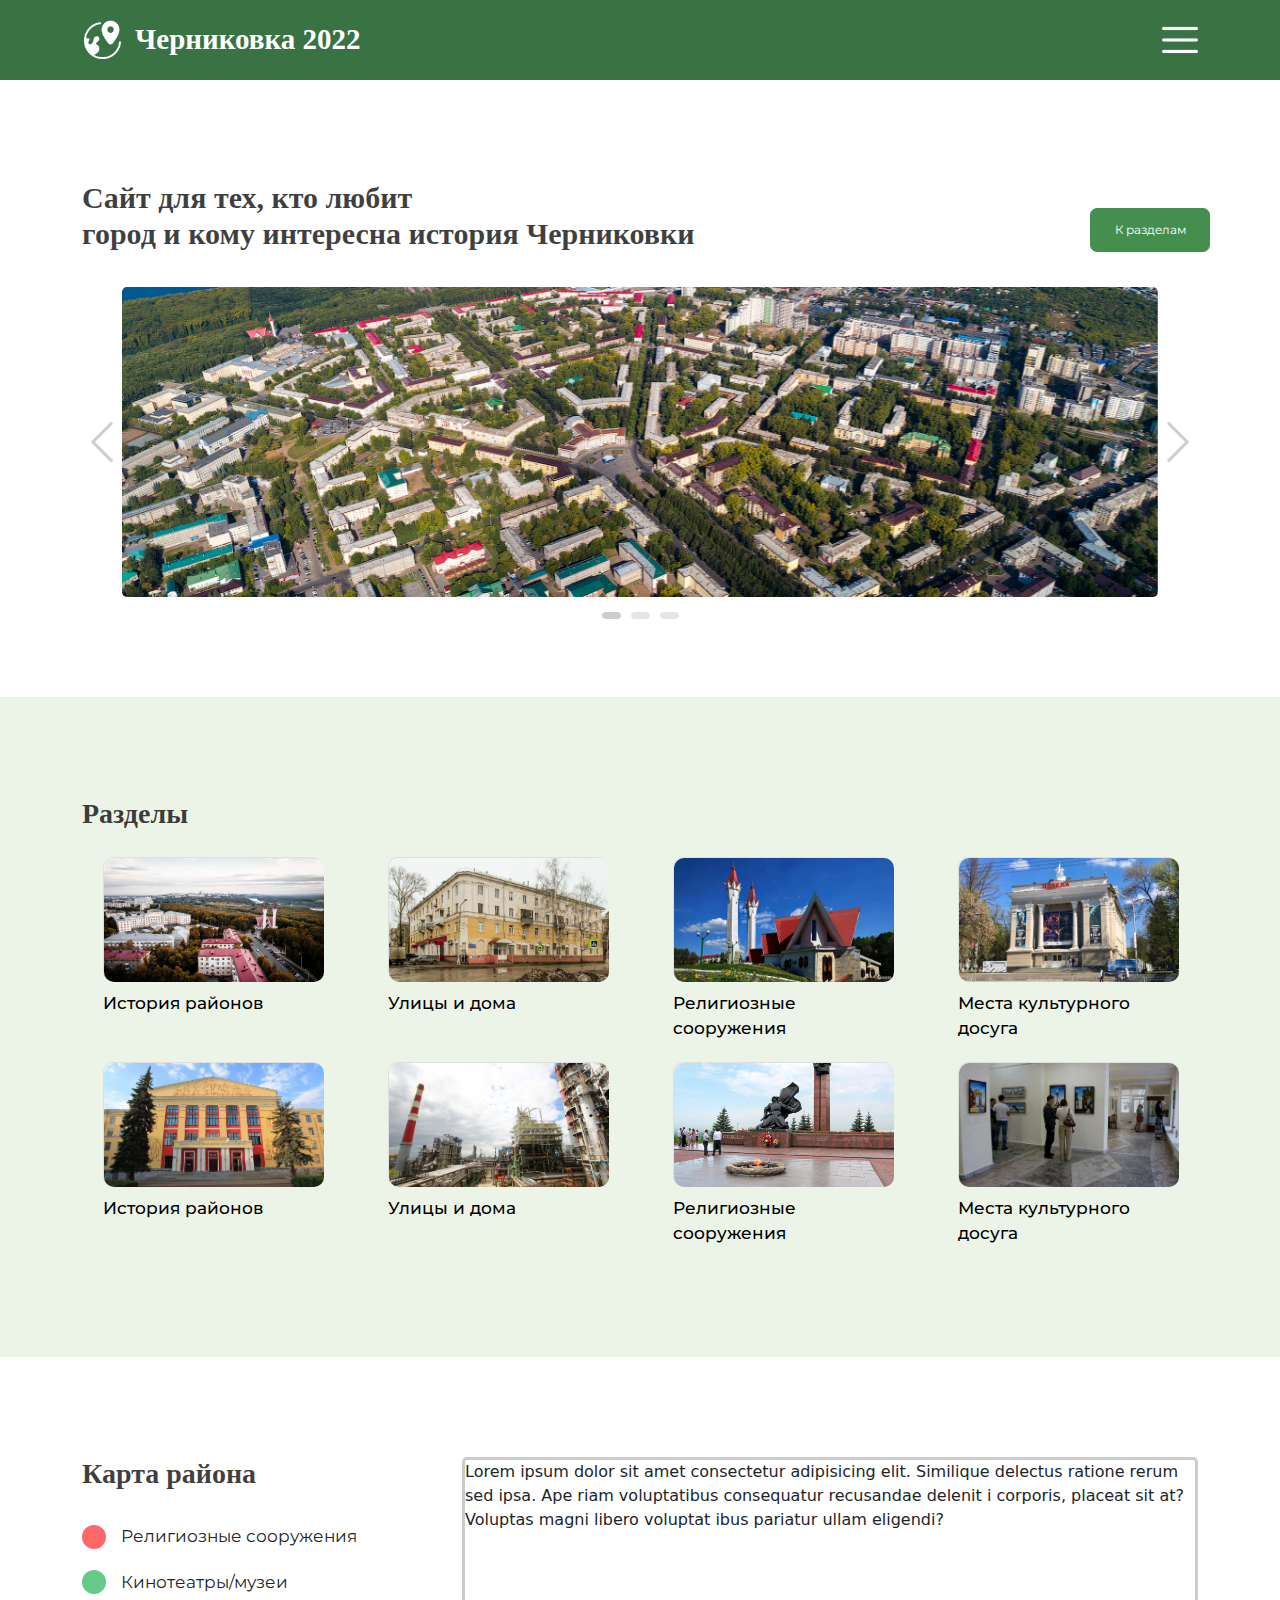
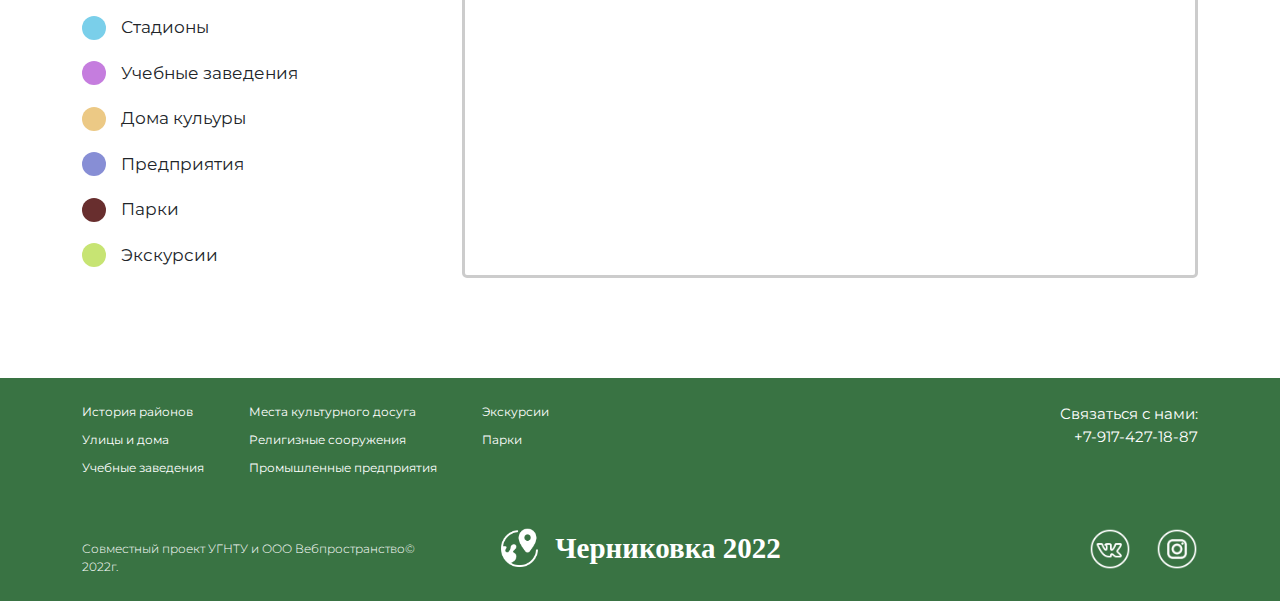
==== index.html @ bf59ba44 "Update index.html" ====
<!DOCTYPE html>
<html lang="en">
<head>
    <meta charset="UTF-8">
    <meta http-equiv="X-UA-Compatible" content="IE=edge">
    <meta name="viewport" content="width=device-width, initial-scale=1.0">

    <link rel="stylesheet" href="css/style.css">

    <title>Document</title>
</head>
<body>
    <!-- Header -->	
<header>
    <div class="container">
        <div class="row">
            <div class="col-lg-12">

                <nav class="navbar navbar-expand-lg navbar-light nav-itd d-flex justify-content-between align-items-center">
                    <a class="navbar-brand d-flex justify-content-center align-items-center" href="./index.html">
                        <img src="img/logo.png" class="logo-img-header-itd" alt="Логотип">
                        <div class="logo-text-header-itd text-white">Черниковка 2022</div>
                    </a>
            
                    <div class="menu" data-bs-toggle="offcanvas" data-bs-target="#offcanvasTop">
                        <img src="img/bars.png" class="burger" alt="Меню">
                    </div>
                </nav>

            </div>
        </div>		
    </div>
</header>	
<!-- Header -->


<!-- ofCanvas -->
<div class="offcanvas offcanvas-top" tabindex="-1" id="offcanvasTop" aria-labelledby="offcanvasTopLabel">
    <div class="offcanvas-header p-0">
        <header class="ofcanvas-color-itd w-100">
            <div class="container">
                <div class="row">
                    <div class="col-12">
    
                        <nav class="navbar navbar-expand-lg navbar-light nav-itd d-flex justify-content-between align-items-center">
                            <a class="navbar-brand d-flex" href="#">
                                <img src="img/logo.png" class="logo-img-header-itd" alt="Логотип">
                                <div class="logo-text-header-itd text-white">Черниковка 2022</div>
                            </a>
                    
                            <div class="menu" data-bs-toggle="offcanvas" data-bs-target="#offcanvasTop">
                                <img src="img/cross.png" class="burger" alt="Меню">
                            </div>
                        </nav>
    
                    </div>
                </div>		
            </div>
        </header>
    </div>
    <div class="offcanvas-body">
        <div class="offcanvas-mobile-itd">
            <div class="container">
                <div class="row">
                    <div class="col-12">
                        <!-- PC MENU -->
                        <div class="row position-relative pc-menu-itd">
                            <div class="d-flex justify-content-between pc-main-href-holder main-href-1">
                                <div class="row"><a href="./secondPage.html" class="pc-main-href-itd position-relative">История районов</a></div>
                                <div class="pc-sub-href-holder sub-href-1 position-absolute">
                                    <a href="#1">Улица1</a>
                                    <a href="#2">Улица1</a>
                                    <a href="#3">Улица1</a>
                                    <a href="#4">Улица1</a>
                                    <a href="#5">Улица1</a>
                                </div>
                            </div>
                            <div class="d-flex justify-content-between pc-main-href-holder main-href-2">
                                <div class="row"><a href="http://google.com" class="pc-main-href-itd position-relative">Улицы и дома</a></div>
                                <div class="pc-sub-href-holder sub-href-2 position-absolute">
                                    <a href="#1">Улица2</a>
                                    <a href="#2">Улица2</a>
                                    <a href="#3">Улица2</a>
                                    <a href="#4">Улица2</a>
                                    <a href="#5">Улица2</a>
                                </div>
                            </div>
                            <div class="d-flex justify-content-between pc-main-href-holder main-href-3">
                                <div class="row"><a href="http://google.com" class="pc-main-href-itd position-relative">Религиозные сооружения</a></div>
                                <div class="pc-sub-href-holder sub-href-3 position-absolute">
                                    <a href="#1">Улица3</a>
                                    <a href="#2">Улица3</a>
                                    <a href="#3">Улица3</a>
                                    <a href="#4">Улица3</a>
                                    <a href="#5">Улица3</a>
                                </div>
                            </div>
                            <div class="d-flex justify-content-between pc-main-href-holder main-href-4">
                                <div class="row"><a href="http://google.com" class="pc-main-href-itd position-relative">Религиозные сооружения</a></div>
                                <div class="pc-sub-href-holder sub-href-4 position-absolute">
                                    <a href="#1">Улица4</a>
                                    <a href="#2">Улица4</a>
                                    <a href="#3">Улица4</a>
                                    <a href="#4">Улица4</a>
                                    <a href="#5">Улица4</a>
                                </div>
                            </div>
                            <div class="d-flex justify-content-between pc-main-href-holder main-href-5">
                                <div class="row"><a href="http://google.com" class="pc-main-href-itd position-relative">Религиозные сооружения</a></div>
                                <div class="pc-sub-href-holder sub-href-5 position-absolute">
                                    <a href="#1">Улица5</a>
                                    <a href="#2">Улица5</a>
                                    <a href="#3">Улица5</a>
                                    <a href="#4">Улица5</a>
                                    <a href="#5">Улица5</a>
                                </div>
                            </div>
                            <div class="d-flex justify-content-between pc-main-href-holder main-href-6">
                                <div class="row"><a href="http://google.com" class="pc-main-href-itd position-relative">Религиозные сооружения</a></div>
                                <div class="pc-sub-href-holder sub-href-6 position-absolute">
                                    <a href="#1">Улица6</a>
                                    <a href="#2">Улица6</a>
                                    <a href="#3">Улица6</a>
                                    <a href="#4">Улица6</a>
                                    <a href="#5">Улица6</a>
                                </div>
                            </div>
                            <div class="d-flex justify-content-between pc-main-href-holder main-href-7">
                                <div class="row"><a href="http://google.com" class="pc-main-href-itd position-relative">Религиозные сооружения</a></div>
                                <div class="pc-sub-href-holder sub-href-7 position-absolute">
                                    <a href="#1">Улица7</a>
                                    <a href="#2">Улица7</a>
                                    <a href="#3">Улица7</a>
                                    <a href="#4">Улица7</a>
                                    <a href="#5">Улица7</a>
                                </div>
                            </div>
                            <div class="d-flex justify-content-between pc-main-href-holder main-href-8">
                                <div class="row"><a href="http://google.com" class="pc-main-href-itd position-relative">Религиозные сооружения</a></div>
                                <div class="pc-sub-href-holder sub-href-8 position-absolute">
                                    <a href="#1">Улица8</a>
                                    <a href="#2">Улица8</a>
                                    <a href="#3">Улица8</a>
                                    <a href="#4">Улица8</a>
                                    <a href="#5">Улица8</a>
                                </div>
                            </div>
                        </div>			
                        <!-- PC MENU -->

                        <!-- MOBILE MENU -->							
                        <div class="accordion accordion-flush d-none" id="accordionFlushExample">
                            <div class="accordion-item">
                              <h2 class="accordion-header" id="flush-headingOne">
                                <a href="http://google.com" class="href-itd"></a>
                                <button href="./secondPage.html" class="accordion-button collapsed" type="button" data-bs-toggle="collapse" data-bs-target="#flush-collapseOne" aria-expanded="false" aria-controls="flush-collapseOne">
                                    История районов
                                </btton>
                              </h2>
                              <div id="flush-collapseOne" class="accordion-collapse collapse" aria-labelledby="flush-headingOne" data-bs-parent="#accordionFlushExample">
                                <div class="accordion-body d-flex flex-column">
                                    <a href="#" class="subitem-itd">Улица Космонавтов</a>
                                    <a href="#" class="subitem-itd">Улица Нежинская</a>
                                    <a href="#" class="subitem-itd">Улица Кирова</a>
                                    <a href="#" class="subitem-itd">Улица Калинина</a>
                                    <a href="#" class="subitem-itd">Улица Первомайская</a>
                                </div>
                              </div>
                            </div>
        
                            <div class="accordion-item">
                              <h2 class="accordion-header" id="flush-headingTwo">
                                <a href="http://google.com" class="href-itd"></a>
                                <button class="accordion-button collapsed" type="button" data-bs-toggle="collapse" data-bs-target="#flush-collapseTwo" aria-expanded="false" aria-controls="flush-collapseTwo">
                                    Улицы и дома
                                </button>
                              </h2>
                              <div id="flush-collapseTwo" class="accordion-collapse collapse" aria-labelledby="flush-headingTwo" data-bs-parent="#accordionFlushExample">
                                <div class="accordion-body d-flex flex-column">
                                    <a href="#" class="subitem-itd">Улица</a>
                                    <a href="#" class="subitem-itd">Улица</a>
                                    <a href="#" class="subitem-itd">Улица</a>
                                    <a href="#" class="subitem-itd">Улица</a>
                                    <a href="#" class="subitem-itd">Улица</a>
                                </div>
                              </div>
                            </div>
                            
                            <div class="accordion-item">
                              <h2 class="accordion-header" id="flush-headingThree">
                                <a href="http://google.com" class="href-itd"></a>
                                <button class="accordion-button collapsed" type="button" data-bs-toggle="collapse" data-bs-target="#flush-collapseThree" aria-expanded="false" aria-controls="flush-collapseThree">
                                    Религизные соружения
                                </button>
                              </h2>
                              <div id="flush-collapseThree" class="accordion-collapse collapse" aria-labelledby="flush-headingThree" data-bs-parent="#accordionFlushExample">
                                <div class="accordion-body d-flex flex-column">
                                    <a href="#" class="subitem-itd" >Улица</a>
                                    <a href="#" class="subitem-itd">Улица</a>
                                    <a href="#" class="subitem-itd">Улица</a>
                                    <a href="#" class="subitem-itd">Улица</a>
                                    <a href="#" class="subitem-itd">Улица</a>
                                </div>
                              </div>
                            </div>

                            <div class="accordion-item">
                                <h2 class="accordion-header" id="flush-headingFour">
                                    <a href="http://google.com" class="href-itd"></a>
                                  <button class="accordion-button collapsed" type="button" data-bs-toggle="collapse" data-bs-target="#flush-collapseFour" aria-expanded="false" aria-controls="flush-collapseFour">
                                    Места культурного досуга
                                  </button>
                                </h2>
                                <div id="flush-collapseFour" class="accordion-collapse collapse" aria-labelledby="flush-headingFour" data-bs-parent="#accordionFlushExample">
                                  <div class="accordion-body d-flex flex-column">
                                      <a href="#" class="subitem-itd" >Улица</a>
                                      <a href="#" class="subitem-itd">Улица</a>
                                      <a href="#" class="subitem-itd">Улица</a>
                                      <a href="#" class="subitem-itd">Улица</a>
                                      <a href="#" class="subitem-itd">Улица</a>
                                  </div>
                                </div>
                              </div>

                              <div class="accordion-item">
                                <h2 class="accordion-header" id="flush-headingFive">
                                    <a href="http://google.com" class="href-itd"></a>
                                  <button class="accordion-button collapsed" type="button" data-bs-toggle="collapse" data-bs-target="#flush-collapseFive" aria-expanded="false" aria-controls="flush-collapseFive">
                                    Учебные заведения
                                  </button>
                                </h2>
                                <div id="flush-collapseFive" class="accordion-collapse collapse" aria-labelledby="flush-headingFive" data-bs-parent="#accordionFlushExample">
                                  <div class="accordion-body d-flex flex-column">
                                      <a href="#" class="subitem-itd" >Улица</a>
                                      <a href="#" class="subitem-itd">Улица</a>
                                      <a href="#" class="subitem-itd">Улица</a>
                                      <a href="#" class="subitem-itd">Улица</a>
                                      <a href="#" class="subitem-itd">Улица</a>
                                  </div>
                                </div>
                              </div>

                              <div class="accordion-item">
                                <h2 class="accordion-header" id="flush-headingSix">
                                    <a href="http://google.com" class="href-itd"></a>
                                  <button class="accordion-button collapsed" type="button" data-bs-toggle="collapse" data-bs-target="#flush-collapseSix" aria-expanded="false" aria-controls="flush-collapseSix">
                                    Промышленные предприятия
                                  </button>
                                </h2>
                                <div id="flush-collapseSix" class="accordion-collapse collapse" aria-labelledby="flush-headingSix" data-bs-parent="#accordionFlushExample">
                                  <div class="accordion-body d-flex flex-column">
                                      <a href="#" class="subitem-itd" >Улица</a>
                                      <a href="#" class="subitem-itd">Улица</a>
                                      <a href="#" class="subitem-itd">Улица</a>
                                      <a href="#" class="subitem-itd">Улица</a>
                                      <a href="#" class="subitem-itd">Улица</a>
                                  </div>
                                </div>
                              </div>

                              <div class="accordion-item">
                                <h2 class="accordion-header" id="flush-headingSeven">
                                    <a href="http://google.com" class="href-itd"></a>
                                  <button class="accordion-button collapsed" type="button" data-bs-toggle="collapse" data-bs-target="#flush-collapseSeven" aria-expanded="false" aria-controls="flush-collapseSeven">
                                    Парки
                                  </button>
                                </h2>
                                <div id="flush-collapseSeven" class="accordion-collapse collapse" aria-labelledby="flush-headingSeven" data-bs-parent="#accordionFlushExample">
                                  <div class="accordion-body d-flex flex-column">
                                      <a href="#" class="subitem-itd" >Улица</a>
                                      <a href="#" class="subitem-itd">Улица</a>
                                      <a href="#" class="subitem-itd">Улица</a>
                                      <a href="#" class="subitem-itd">Улица</a>
                                      <a href="#" class="subitem-itd">Улица</a>
                                  </div>
                                </div>
                              </div>

                              <div class="accordion-item">
                                <h2 class="accordion-header d-flex align-items-center" id="flush-headingEight">	
                                    <a href="http://google.com" class="href-itd"></a>
                                    <button class="accordion-button collapsed" data-bs-toggle="collapse" data-bs-target="#flush-collapseEight" aria-expanded="false" aria-controls="flush-collapseEight">
                                        Экскурсии
                                    </button>
                                </h2>
                                <div id="flush-collapseEight" class="accordion-collapse collapse" aria-labelledby="flush-headingEight" data-bs-parent="#accordionFlushExample">
                                  <div class="accordion-body d-flex flex-column">
                                      <a href="#" class="subitem-itd" >Улица</a>
                                      <a href="#" class="subitem-itd">Улица</a>
                                      <a href="#" class="subitem-itd">Улица</a>
                                      <a href="#" class="subitem-itd">Улица</a>
                                      <a href="#" class="subitem-itd">Улица</a>
                                  </div>
                                </div>
                              </div>
                          </div>
                    </div>	
                </div>
            </div>
        </div>
    </div>
</div>
<!-- ofCanvas -->
    <!-- Head Button Slider -->
<section>
    <div class="container" id="HBS">
        <div class="col-12">
            <div class="row d-flex justify-content-between align-items-end head_button-itd">
                <h1 class="sect-head-itd w-auto">Сайт для тех, кто любит <br />город и кому интересна история Черниковки</h1>
                <a type="button" href="#scrollspyCards" class="btn btn-success btn-itd btn1-hide-itd d-flex justify-content-center align-items-center">К разделам</a>
            </div>

            <!-- ------------------------------------------------------ -->
            <div class="myCarousel">
                <div id="carouselExampleIndicators" class="carousel slide" data-bs-touch="true" data-bs-ride="carousel">

                    <div class="d-flex justify-content-center align-items-center">

                        <div class="carousel-btn-itd" type="button" data-bs-target="#carouselExampleIndicators" data-bs-slide="prev">
                            <img src="img/prev.png" class="carousel-icon-itd" alt="">
                        </div>

                        <div class="carousel-inner">
                            <div class="carousel-item active">
                                <img src="img/forSlider.jpg" class="d-block w-100" alt="...">
                            </div>
                            <div class="carousel-item">
                                <img src="img/forSlider.jpg" class="d-block w-100" alt="...">
                            </div>
                            <div class="carousel-item">
                                <img src="img/forSlider.jpg" class="d-block w-100" alt="...">
                            </div>
                            </div>

                        <div class="carousel-btn-itd" type="button" data-bs-target="#carouselExampleIndicators" data-bs-slide="next">
                          <img src="img/next.png" class="carousel-icon-itd" alt="">
                        </div>
                        
                    </div>

                    <div class="carousel-indicators">
                        <button id="bullets" type="button" data-bs-target="#carouselExampleIndicators" data-bs-slide-to="0" class="active" aria-current="true" aria-label="Slide 1"></button>
                        <button id="bullets" type="button" data-bs-target="#carouselExampleIndicators" data-bs-slide-to="1" aria-label="Slide 2"></button>
                        <button id="bullets" type="button" data-bs-target="#carouselExampleIndicators" data-bs-slide-to="2" aria-label="Slide 3"></button>
                    </div>
                    
                </div>
            </div>
            <!-- -------------------------------------------------------- -->
            <div class="btn2-itd d-none">
                <a type="button" href="#scrollspyCards" class="btn btn-success btn-itd d-flex justify-content-center align-items-center">К разделам</a>
            </div>	
        </div>
    </div>
</section>
<!-- Head Button Slider -->
    <!-- Cards -->
<section class="sect-itd"  id="scrollspyCards">
    <div class="container">

        <div class="row pb-2">
            <h2>Разделы</h2>
        </div>	

        <div class="row d-flex justify-content-center align-items-start">
            <div class="col-lg-3 col-sm-6 col-xs-12 d-flex justify-content-center align-items-center">
                <div class="card-main-itd">
                    <a href="#" style="text-decoration: none; color: black">
                        <div class="card">
                            <img src="img/cards/1.png" class="card-img-top" alt="...">
                        </div>
                        <div class="card-text-itd" style="padding-top: 10px;">
                            История районов
                        </div>
                    </a>					
                </div>		
            </div>

            <div class="col-lg-3 col-sm-6 col-xs-12 d-flex justify-content-center align-items-center">
                <div class="card-main-itd">
                    <a href="#" style="text-decoration: none; color: black">
                        <div class="card">
                            <img src="img/cards/2.png" class="card-img-top" alt="...">
                        </div>
                        <div class="card-text-itd" style="padding-top: 10px;">
                            Улицы и дома
                        </div>
                    </a>		
                </div>		
            </div>

            <div class="col-lg-3 col-sm-6 col-xs-12 d-flex justify-content-center align-items-center">
                <div class="card-main-itd">
                    <a href="#" style="text-decoration: none; color: black">
                        <div class="card">
                            <img src="img/cards/3.png" class="card-img-top" alt="...">
                        </div>
                        <div class="card-text-itd" style="padding-top: 10px;">
                            Религиозные сооружения
                        </div>
                    </a>			
                </div>		
            </div>

            <div class="col-lg-3 col-sm-6 col-xs-12 d-flex justify-content-center align-items-center">
                <div class="card-main-itd">
                    <a href="#" style="text-decoration: none; color: black">
                        <div class="card">
                            <img src="img/cards/4.png" class="card-img-top" alt="...">
                        </div>
                        <div class="card-text-itd" style="padding-top: 10px;">
                            Места культурного досуга
                        </div>
                    </a>			
                </div>		
            </div>

            <div class="col-lg-3 col-sm-6 col-xs-12 d-flex justify-content-center align-items-center">
                <div class="card-main-itd">
                    <a href="#" style="text-decoration: none; color: black">
                        <div class="card">
                            <img src="img/cards/5.png" class="card-img-top" alt="...">
                        </div>
                        <div class="card-text-itd" style="padding-top: 10px;">
                            История районов
                        </div>
                    </a>			
                </div>		
            </div>

            <div class="col-lg-3 col-sm-6 col-xs-12 d-flex justify-content-center align-items-center">
                <div class="card-main-itd">
                    <a href="#" style="text-decoration: none; color: black">
                        <div class="card">
                            <img src="img/cards/6.png" class="card-img-top" alt="...">
                        </div>
                        <div class="card-text-itd" style="padding-top: 10px;">
                            Улицы и дома
                        </div>
                    </a>	
                </div>		
            </div>

            <div class="col-lg-3 col-sm-6 col-xs-12 d-flex justify-content-center align-items-center">
                <div class="card-main-itd">
                    <a href="#" style="text-decoration: none; color: black">
                        <div class="card">
                            <img src="img/cards/7.png" class="card-img-top" alt="...">
                        </div>
                        <div class="card-text-itd" style="padding-top: 10px;">
                            Религиозные сооружения
                        </div>
                    </a>
                </div>		
            </div>

            <div class="col-lg-3 col-sm-6 col-xs-12 d-flex justify-content-center align-items-center">
                <div class="card-main-itd">
                    <a href="#" style="text-decoration: none; color: black">
                        <div class="card">
                            <img src="img/cards/8.png" class="card-img-top" alt="...">
                        </div>
                        <div class="card-text-itd" style="padding-top: 10px;">
                            Места культурного досуга
                        </div>
                    </a>		
                </div>		
            </div>
        </div>

    </div>
</section>
<!-- Cards -->
    <!-- MAP -->
<section>
    <div class="container">
        <div class="row">
            <div class="col-lg-4 col-sm-12">
                    <h2 class="pb-3">Карта района</h2>

                    <div class="punkt-main-itd d-flex align-items-center">
                        <div id="circle1" class="circle"></div>
                        <p class="punkt-itd m-0">Религиозные сооружения</p>
                    </div>

                    <div class="punkt-main-itd d-flex align-items-center">
                        <div id="circle2" class="circle"></div>
                        <p class="punkt-itd m-0">Кинотеатры/музеи</p>
                    </div>

                    <div class="punkt-main-itd d-flex align-items-center">
                        <div id="circle3" class="circle"></div>
                        <p class="punkt-itd m-0">Стадионы</p>
                    </div>

                    <div class="punkt-main-itd d-flex align-items-center">
                        <div id="circle4" class="circle"></div>
                        <p class="punkt-itd m-0">Учебные заведения</p>
                    </div>

                    <div class="punkt-main-itd d-flex align-items-center">
                        <div id="circle5" class="circle"></div>
                        <p class="punkt-itd m-0">Дома кульуры</p>
                    </div>

                    <div class="punkt-main-itd d-flex align-items-center">
                        <div id="circle6" class="circle"></div>
                        <p class="punkt-itd m-0">Предприятия</p>
                    </div>

                    <div class="punkt-main-itd d-flex align-items-center">
                        <div id="circle7" class="circle"></div>
                        <p class="punkt-itd m-0">Парки</p>
                    </div>

                    <div class="punkt-main-itd d-flex align-items-center">
                        <div id="circle8" class="circle"></div>
                        <p class="punkt-itd m-0">Экскурсии</p>
                    </div>
            </div>

<!-------------------------------------------------------------------------------->
            <div class="col-lg-8 col-sm-12">
                <div id='map' style='width: 100%; height: 100%; border: 3px solid #CCCCCC; border-radius: 5px;'>
                    Lorem ipsum dolor sit amet consectetur adipisicing elit.
                     Similique delectus ratione rerum sed ipsa. Ape
                     riam voluptatibus consequatur recusandae delenit
                     i corporis, placeat sit at? Voluptas magni libero voluptat
                     ibus pariatur ullam eligendi?
                </div>
            </div>
<!-------------------------------------------------------------------------------->
            
        </div>
    </div>
</section>
<!-- MAP -->
    <!-- FOOTER -->
<footer>
    <div class="container">
        <div class="row row1-itd">
            <div class="footer-menu-main-itd col-lg-9 col-sm-12 d-flex flex-lg-row">
                <div class="d-flex flex-column p-0">
                    <a class="footer-menu-itd" href="#">История районов</a>
                    <a class="footer-menu-itd" href="#">Улицы и дома</a>
                    <a class="footer-menu-itd" href="#">Учебные заведения</a>
                </div>
                <div class="d-flex flex-column cent-col-itd">
                    <a class="footer-menu-itd" href="#">Места культурного досуга</a>
                    <a class="footer-menu-itd" href="#">Религизные сооружения</a>
                    <a class="footer-menu-itd" href="#">Промышленные предприятия</a>
                </div>
                <div class="d-flex flex-column p-0">
                    <a class="footer-menu-itd" href="#">Экскурсии</a>
                    <a class="footer-menu-itd" href="#">Парки</a>
                </div>
            </div>

            <div class="col-lg-3 col-sm-12">
                <div class="phone-itd">Связаться с нами:<p class="numbers-itd">&ensp;+7-917-427-18-87</p></div>
            </div>
        </div>

        <div class="row row2-itd">
            <div class="col-lg-4 col-sm-12 d-flex">
                <div class="copyright-itd">Совместный проект УГНТУ и ООО Вебпространство© 2022г.</div>
            </div>

            <div class="col-lg-4 col-sm-12 d-flex justify-content-center align-items-center">
                <a class="navbar-brand d-flex justify-content-center align-items-center" href="#">
                    <img src="img/logo.png" class="logo-img-footer-itd ">
                    <div class="logo-text-footer-itd text-white">Черниковка 2022</div>
                </a>
            </div>
            
            <div class="footer-icon-holder-itd col-lg-4 col-sm-12 d-flex justify-content-end align-items-center">
                <div class="">
                    <a href="#"><img src="img/icons/vk.png" class="footer-icon-itd footer-icon-del_margin-itd"></a>
                    <a href="#"><img src="img/icons/inst.png" class="footer-icon-itd"></a>
                </div>
            </div>

            <div class="coperight2-holder-itd col-lg-4 col-sm-12 d-flex justify-content-center align-items-center">
                <div class="copyright2-itd copyright2-itd d-none">Совместный проект УГНТУ и ООО Вебпространство© 2022г.</div>
            </div>
        </div>
    </div>
</footer>
<!-- FOOTER -->

    <script src="js/bootstrap.min.js"></script>
</body>
</html>
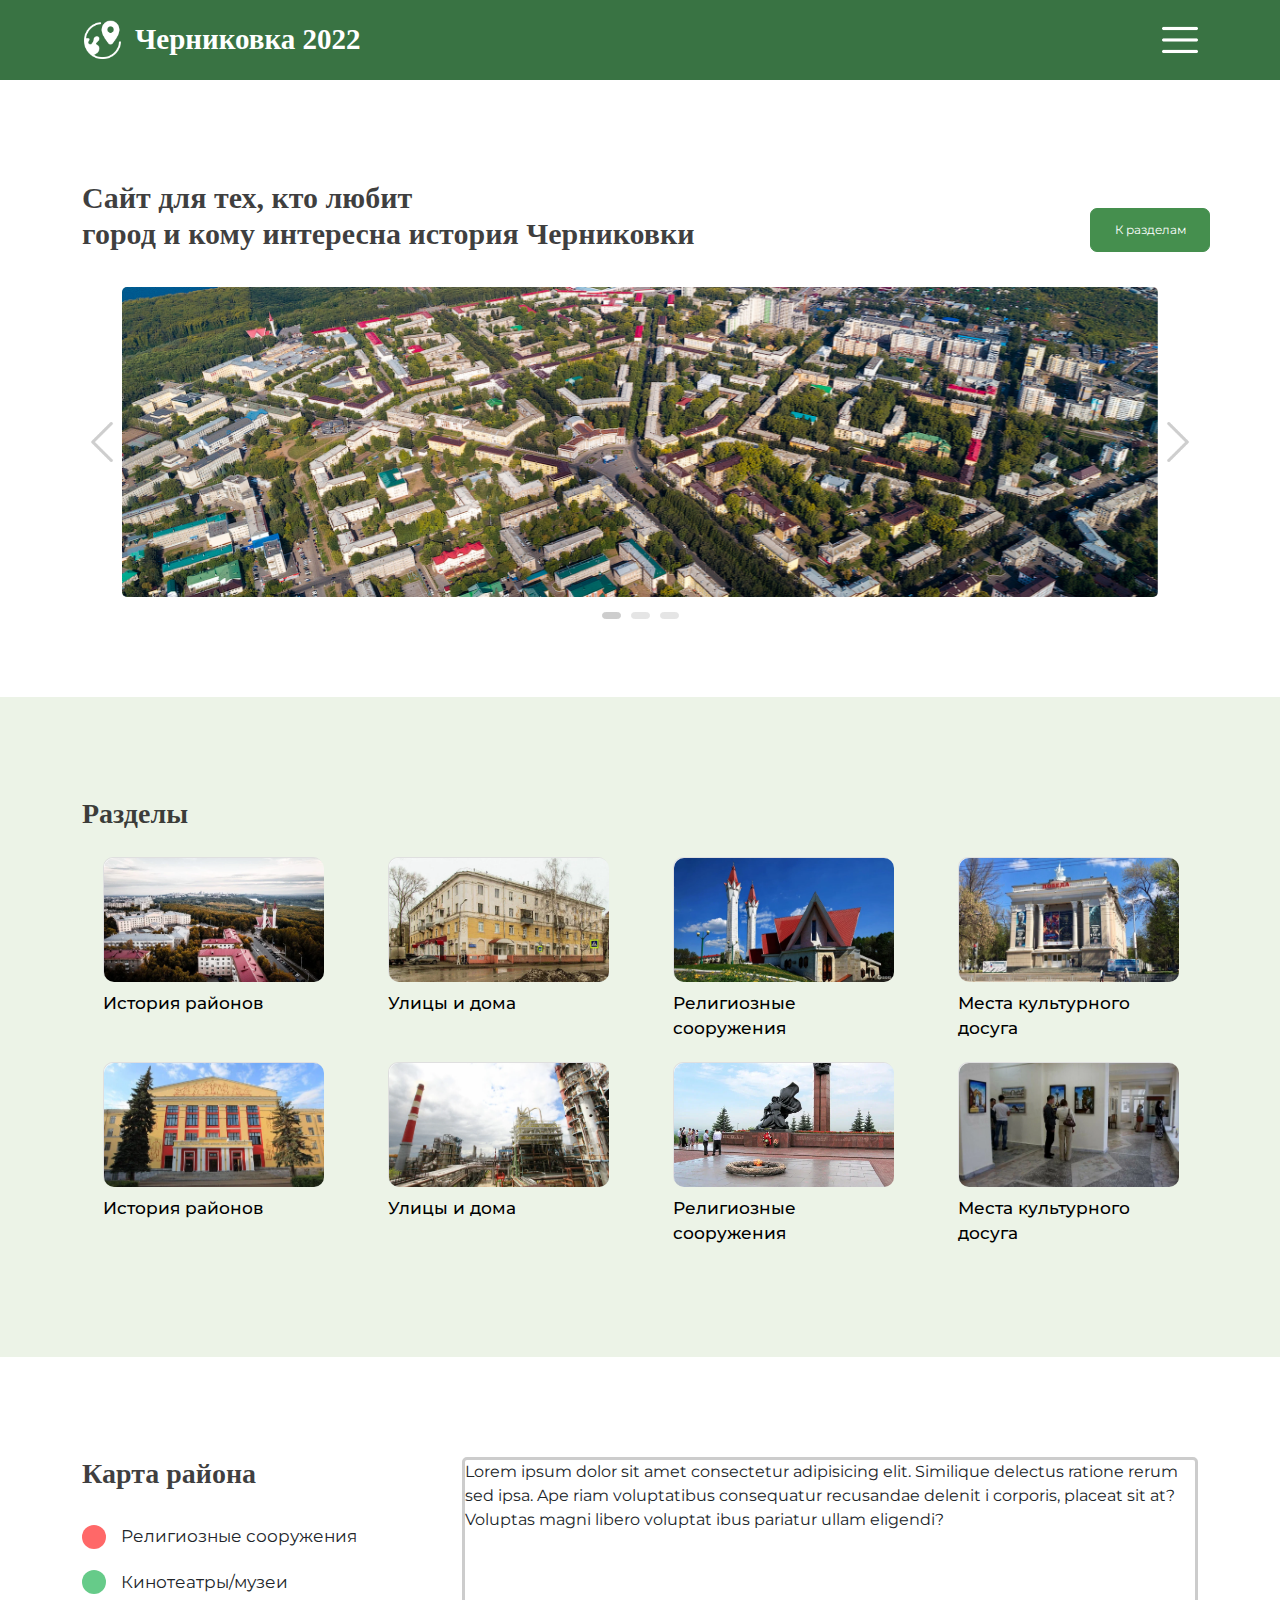
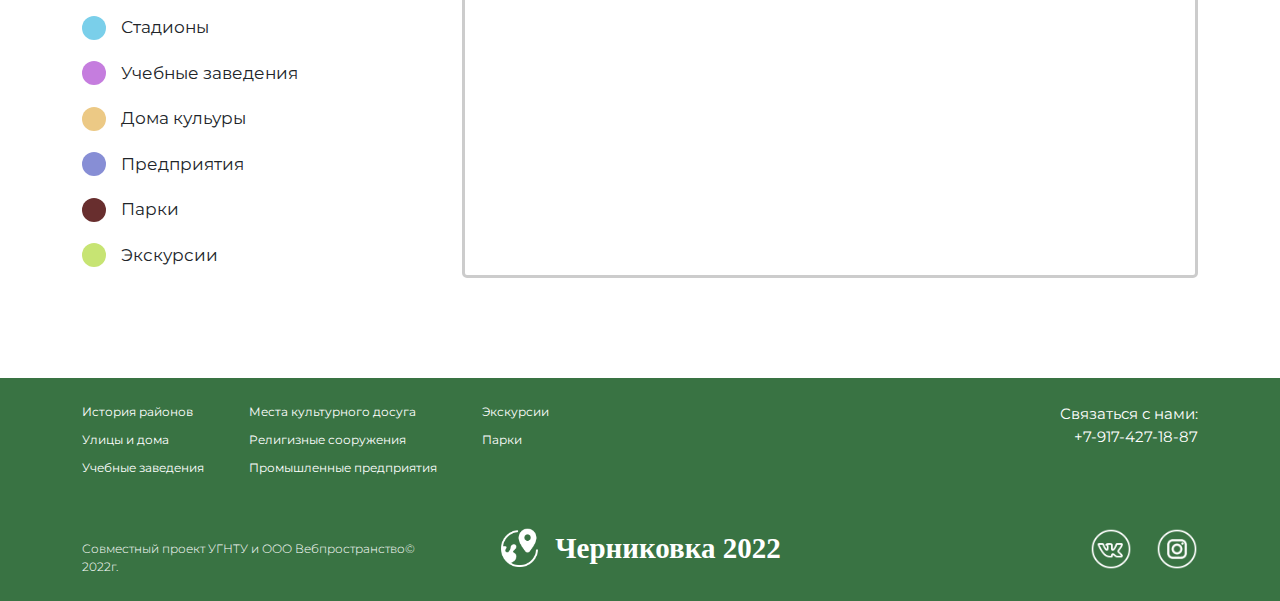
==== commit ddfefb13: "Add files via upload" ====
--- a/index.html
+++ b/index.html
@@ -152,8 +152,8 @@
                         <div class="accordion accordion-flush d-none" id="accordionFlushExample">
                             <div class="accordion-item">
                               <h2 class="accordion-header" id="flush-headingOne">
-                                <a href="http://google.com" class="href-itd"></a>
-                                <button href="./secondPage.html" class="accordion-button collapsed" type="button" data-bs-toggle="collapse" data-bs-target="#flush-collapseOne" aria-expanded="false" aria-controls="flush-collapseOne">
+                                <a href="./secondPage.html" class="href-itd"></a>
+                                <button href="#" class="accordion-button collapsed" type="button" data-bs-toggle="collapse" data-bs-target="#flush-collapseOne" aria-expanded="false" aria-controls="flush-collapseOne">
                                     История районов
                                 </btton>
                               </h2>
@@ -301,7 +301,7 @@
     </div>
 </div>
 <!-- ofCanvas -->
-    <!-- Head Button Slider -->
+        <!-- Head Button Slider -->
 <section>
     <div class="container" id="HBS">
         <div class="col-12">
@@ -312,7 +312,7 @@
 
             <!-- ------------------------------------------------------ -->
             <div class="myCarousel">
-                <div id="carouselExampleIndicators" class="carousel slide" data-bs-touch="true" data-bs-ride="carousel">
+                <div id="carouselExampleIndicators" class="carousel carousel-1 slide" data-bs-touch="true" data-bs-ride="carousel">
 
                     <div class="d-flex justify-content-center align-items-center">
 
@@ -320,15 +320,15 @@
                             <img src="img/prev.png" class="carousel-icon-itd" alt="">
                         </div>
 
-                        <div class="carousel-inner">
+                        <div class="carousel-inner carousel-inner-1">
                             <div class="carousel-item active">
-                                <img src="img/forSlider.jpg" class="d-block w-100" alt="...">
+                                <img src="img/forSlider.jpg" class="carousel-img-1 d-block w-100" alt="...">
                             </div>
                             <div class="carousel-item">
-                                <img src="img/forSlider.jpg" class="d-block w-100" alt="...">
+                                <img src="img/forSlider.jpg" class="carousel-img-1 d-block w-100" alt="...">
                             </div>
                             <div class="carousel-item">
-                                <img src="img/forSlider.jpg" class="d-block w-100" alt="...">
+                                <img src="img/forSlider.jpg" class="carousel-img-1 d-block w-100" alt="...">
                             </div>
                             </div>
 
@@ -338,7 +338,7 @@
                         
                     </div>
 
-                    <div class="carousel-indicators">
+                    <div class="carousel-indicators carousel-indicators-1">
                         <button id="bullets" type="button" data-bs-target="#carouselExampleIndicators" data-bs-slide-to="0" class="active" aria-current="true" aria-label="Slide 1"></button>
                         <button id="bullets" type="button" data-bs-target="#carouselExampleIndicators" data-bs-slide-to="1" aria-label="Slide 2"></button>
                         <button id="bullets" type="button" data-bs-target="#carouselExampleIndicators" data-bs-slide-to="2" aria-label="Slide 3"></button>
@@ -354,8 +354,8 @@
     </div>
 </section>
 <!-- Head Button Slider -->
-    <!-- Cards -->
-<section class="sect-itd"  id="scrollspyCards">
+        <!-- Cards -->
+<section class="sect-itd sect-for-cards-1-itd"  id="scrollspyCards">
     <div class="container">
 
         <div class="row pb-2">
@@ -471,7 +471,7 @@
     </div>
 </section>
 <!-- Cards -->
-    <!-- MAP -->
+        <!-- MAP -->
 <section>
     <div class="container">
         <div class="row">
@@ -590,4 +590,4 @@
 
     <script src="js/bootstrap.min.js"></script>
 </body>
-</html>
+</html>--- a/css/style.css
+++ b/css/style.css
@@ -12568,12 +12568,17 @@
   --btnActive: #5EB769;
 }
 
+body {
+  font-family: Montserrat;
+}
+
 section {
   padding: 100px 0;
 }
 
 footer {
   margin: 0;
+  bottom: 0;
 }
 
 /* NAVBAR */
@@ -12790,13 +12795,13 @@
   margin-top: 35px;
 }
 
-.carousel-inner {
+.carousel-inner-1 {
   position: relative;
   border-radius: 5px;
   height: 380px;
 }
 
-.carousel-item img {
+.carousel-img-1 {
   position: absolute;
   top: 0;
   left: 0;
@@ -12813,7 +12818,7 @@
   top: 50%;
 }
 
-.carousel-indicators {
+.carousel-indicators-1 {
   margin: 0;
   bottom: -25px;
 }
@@ -12863,6 +12868,11 @@
   -webkit-box-pack: center;
       -ms-flex-pack: center;
           justify-content: center;
+}
+
+.card-main-itd a {
+  text-decoration: none;
+  color: #000;
 }
 
 .card {
@@ -13236,7 +13246,7 @@
   color: #8C8C8C;
 }
 
-.card2-section-itd {
+.section-wihout-padding-top-itd {
   padding: 0 0 6.25rem 0;
 }
 
@@ -13258,6 +13268,169 @@
   padding: 0.625rem 0 0 0;
   font-size: 1.875rem;
   max-width: 32.5rem;
+}
+
+.location-itd img, .time-table-itd img {
+  height: 1.5625rem;
+  width: 1.5625rem;
+}
+
+.location-itd {
+  font-size: 23px;
+}
+
+.location-itd p {
+  padding: 0 0 0 0.625rem;
+  margin: 0;
+}
+
+.time-table-itd p {
+  font-size: 15px;
+  padding: 0.125rem 0 0 0.625rem;
+  margin: 0;
+}
+
+.time-table-itd div {
+  padding: 0 1.875rem 0 0;
+}
+
+.carousel-2 {
+  height: 24.375rem;
+}
+
+.carousel-inner-2 {
+  height: 24.375rem;
+  border-radius: 5px;
+}
+
+.carousel-item-2 {
+  position: relative;
+  cursor: pointer;
+  max-height: 24.375rem;
+}
+
+.carousel-img-2 {
+  height: 24.375rem;
+  position: absolute;
+  overflow: hidden;
+  -o-object-fit: cover;
+     object-fit: cover;
+  margin: 0;
+  left: 0;
+  right: 0;
+  top: 0;
+  margin-bottom: -6.25rem;
+}
+
+.carousel-icon-2-itd {
+  height: 2.8125rem;
+  opacity: 1;
+}
+
+.modal-turn-off-itd {
+  position: absolute;
+  z-index: 50;
+  width: 100%;
+  height: 100%;
+}
+
+.modal-dialog {
+  position: relative;
+  max-width: 62.5rem;
+  height: 90%;
+}
+
+.content-img-itd {
+  width: 62.5rem;
+  border: 0px solid white;
+  border-radius: 5px;
+}
+
+.carousel-control-prev-next-2-itd {
+  z-index: 99;
+}
+
+.prev-next-itd {
+  position: absolute;
+  height: 4.0625rem;
+  opacity: 0.5;
+  -webkit-transition: 0.2s;
+  -o-transition: 0.2s;
+  transition: 0.2s;
+  cursor: pointer;
+}
+
+.carousel-indicators-2 {
+  z-index: 99;
+}
+
+.prev-next-itd:hover {
+  opacity: 0.8;
+}
+
+.modal-prev-itd {
+  left: 0;
+}
+
+.modal-next-itd {
+  right: 0;
+}
+
+.close-itd {
+  position: absolute;
+  top: 0;
+  right: 0;
+  height: 4rem;
+  margin: 0.9375rem 0.9375rem 0 0;
+  opacity: 0.7;
+  -webkit-transition: 0.2s;
+  -o-transition: 0.2s;
+  transition: 0.2s;
+  cursor: pointer;
+}
+
+.close-itd:hover {
+  opacity: 1;
+}
+
+.btn-description-itd {
+  display: -webkit-box;
+  display: -ms-flexbox;
+  display: flex;
+  -webkit-box-pack: center;
+      -ms-flex-pack: center;
+          justify-content: center;
+  text-align: center;
+  -webkit-box-align: center;
+      -ms-flex-align: center;
+          align-items: center;
+  color: white;
+  font-weight: 500;
+  margin: 1.875rem 0 0 0.75rem;
+  width: 7.875rem;
+  height: 3.25rem;
+}
+
+.border-for-description-itd {
+  border: 3px solid #CCCCCC;
+  border-radius: 5px;
+  background: #FFF7EF;
+}
+
+.text-itd {
+  padding: 1.875rem;
+}
+
+.description-head-itd {
+  color: #000000bf;
+  font-size: 30px;
+  font-family: GT Eesti Pro Display;
+  font-weight: bold;
+}
+
+.description-body-itd {
+  font-size: 18px;
+  margin: 0;
 }
 
 @media (max-width: 1400px) {
@@ -13330,12 +13503,12 @@
   }
 
   /* section1 COROUSEL */
-  .carousel-inner {
+  .carousel-inner-1 {
     border-radius: 5px;
     height: 310px;
   }
 
-  .carousel-item img {
+  .carousel-img-1 {
     margin-top: -240px;
   }
 
@@ -13350,7 +13523,7 @@
     border-radius: 10px;
   }
 
-  .carousel-indicators {
+  .carousel-indicators-1 {
     margin: 0;
     bottom: -22px;
   }
@@ -13436,6 +13609,75 @@
   .card-text-2-itd {
     font-size: 1.625rem;
     max-width: 26.875rem;
+  }
+
+  .location-itd img, .time-table-itd img {
+    height: 1.375rem;
+    width: 1.375rem;
+  }
+
+  .location-itd {
+    font-size: 20px;
+  }
+
+  .time-table-itd p {
+    font-size: 12px;
+  }
+
+  .carousel-2 {
+    height: 22.5rem;
+  }
+
+  .carousel-inner-2 {
+    height: 22.5rem;
+  }
+
+  .carousel-item-2 {
+    max-height: 22.5rem;
+  }
+
+  .carousel-img-2 {
+    height: 22.5rem;
+    position: absolute;
+  }
+
+  .carousel-icon-2-itd {
+    height: 2.625rem;
+  }
+
+  .modal-dialog {
+    max-width: 56.25rem;
+    height: 80%;
+  }
+
+  .content-img-itd {
+    width: 56.25rem;
+  }
+
+  .prev-next-itd {
+    height: 3.75rem;
+  }
+
+  .close-itd {
+    height: 3.6875rem;
+  }
+
+  .btn-description-itd {
+    width: 7.25rem;
+    height: 2.9375rem;
+    font-size: 13px;
+  }
+
+  .description-head-itd {
+    color: #000000bf;
+    font-size: 26px;
+    font-family: GT Eesti Pro Display;
+    font-weight: bold;
+    margin: 0 0 0.875rem 0;
+  }
+
+  .description-body-itd {
+    font-size: 16px;
   }
 }
 @media (max-width: 1200px) {
@@ -13508,12 +13750,12 @@
   }
 
   /* section1 COROUSEL */
-  .carousel-inner {
+  .carousel-inner-1 {
     border-radius: 5px;
     height: 240px;
   }
 
-  .carousel-item img {
+  .carousel-img-1 {
     margin-top: -200px;
   }
 
@@ -13528,7 +13770,7 @@
     border-radius: 10px;
   }
 
-  .carousel-indicators {
+  .carousel-indicators-1 {
     margin: 0;
     bottom: -20px;
   }
@@ -13614,6 +13856,75 @@
   .card-text-2-itd {
     font-size: 1.375rem;
     max-width: 21.25rem;
+  }
+
+  .location-itd img, .time-table-itd img {
+    height: 1.1875rem;
+    width: 1.1875rem;
+  }
+
+  .location-itd {
+    font-size: 18px;
+  }
+
+  .time-table-itd p {
+    font-size: 11px;
+    padding: 0.0625rem 0 0 0.625rem;
+  }
+
+  .carousel-2 {
+    height: 20rem;
+  }
+
+  .carousel-inner-2 {
+    height: 20rem;
+  }
+
+  .carousel-item-2 {
+    max-height: 20rem;
+  }
+
+  .carousel-img-2 {
+    height: 20rem;
+  }
+
+  .carousel-icon-2-itd {
+    height: 2.375rem;
+  }
+
+  .modal-dialog {
+    max-width: 50rem;
+    height: 80%;
+  }
+
+  .content-img-itd {
+    width: 50rem;
+  }
+
+  .prev-next-itd {
+    height: 3.75rem;
+  }
+
+  .close-itd {
+    height: 3.6875rem;
+  }
+
+  .btn-description-itd {
+    width: 6.5625rem;
+    height: 2.6875rem;
+    font-size: 12px;
+  }
+
+  .description-head-itd {
+    font-size: 24px;
+  }
+
+  .description-body-itd {
+    font-size: 14px;
+  }
+
+  .border-for-description-itd {
+    padding: 1.25rem;
   }
 }
 @media (max-width: 992px) {
@@ -13728,12 +14039,12 @@
   }
 
   /* section1 COROUSEL */
-  .carousel-inner {
+  .carousel-inner-1 {
     border-radius: 5px;
     height: 210px;
   }
 
-  .carousel-item img {
+  .carousel-img-1 {
     margin-top: -170px;
   }
 
@@ -13747,7 +14058,7 @@
     border-radius: 10px;
   }
 
-  .carousel-indicators {
+  .carousel-indicators-1 {
     margin: 0;
     bottom: -17px;
   }
@@ -13813,6 +14124,72 @@
   .card-text-2-itd {
     font-size: 1.25rem;
     max-width: 18.125rem;
+  }
+
+  .location-itd img, .time-table-itd img {
+    height: 1.125rem;
+    width: 1.125rem;
+  }
+
+  .location-itd {
+    font-size: 17px;
+  }
+
+  .time-table-itd p {
+    font-size: 10px;
+    padding: 0.0625rem 0 0 0.625rem;
+  }
+
+  .carousel-2 {
+    height: 17.5rem;
+  }
+
+  .carousel-inner-2 {
+    height: 17.5rem;
+  }
+
+  .carousel-item-2 {
+    max-height: 17.5rem;
+  }
+
+  .carousel-img-2 {
+    height: 17.5rem;
+  }
+
+  .carousel-icon-2-itd {
+    height: 2rem;
+  }
+
+  .modal-dialog {
+    max-width: 37.5rem;
+    height: 60%;
+  }
+
+  .content-img-itd {
+    width: 37.5rem;
+  }
+
+  .prev-next-itd {
+    height: 3.125rem;
+  }
+
+  .close-itd {
+    height: 2.9375rem;
+  }
+
+  .btn-description-itd {
+    width: 6.1875rem;
+    height: 2.5rem;
+    font-size: 11px;
+  }
+
+  .description-head-itd {
+    font-size: 20px;
+    margin: 0 0 0.625rem 0;
+  }
+
+  .description-body-itd {
+    font-size: 12px;
   }
 }
 @media (max-width: 768px) {
@@ -13946,12 +14323,12 @@
     text-align: center;
   }
 
-  .carousel-inner {
+  .carousel-inner-1 {
     border-radius: 5px;
     height: 180px;
   }
 
-  .carousel-item img {
+  .carousel-img-1 {
     margin-top: -150px;
   }
 
@@ -13961,7 +14338,7 @@
     border-radius: 10px;
   }
 
-  .carousel-indicators {
+  .carousel-indicators-1 {
     margin: 0;
     bottom: -15px;
   }
@@ -14014,6 +14391,60 @@
   .card-text-2-itd {
     font-size: 1.25rem;
     max-width: 18.125rem;
+  }
+
+  .location-itd img, .time-table-itd img {
+    height: 1.0625rem;
+    width: 1.0625rem;
+  }
+
+  .location-itd {
+    font-size: 16px;
+  }
+
+  .time-table-itd p {
+    font-size: 9px;
+    padding: 0.0625rem 0 0 0.625rem;
+  }
+
+  .carousel-2 {
+    height: 17.5rem;
+  }
+
+  .carousel-inner-2 {
+    height: 17.5rem;
+  }
+
+  .carousel-item-2 {
+    max-height: 17.5rem;
+  }
+
+  .carousel-img-2 {
+    height: 17.5rem;
+  }
+
+  .carousel-icon-2-itd {
+    display: none;
+  }
+
+  .modal-turn-off-itd {
+    display: none;
+  }
+
+  .btn-description-itd {
+    width: 6.1875rem;
+    height: 2.5rem;
+    font-size: 11px;
+    margin: 1.875rem 0 2.1875rem 0.75rem;
+  }
+
+  .description-head-itd {
+    font-size: 16px;
+    margin: 0 0 0.5rem 0;
+  }
+
+  .description-body-itd {
+    font-size: 10px;
   }
 }
 @media (max-width: 576px) {
@@ -14152,12 +14583,12 @@
     display: none;
   }
 
-  .carousel-inner {
+  .carousel-inner-1 {
     border-radius: 5px;
     height: 185px;
   }
 
-  .carousel-item img {
+  .carousel-img-1 {
     top: 50%;
   }
 
@@ -14167,7 +14598,7 @@
     border-radius: 10px;
   }
 
-  .carousel-indicators {
+  .carousel-indicators-1 {
     margin: 0;
     bottom: -17px;
   }
@@ -14190,6 +14621,11 @@
     width: 65%;
   }
 
+  /* cards */
+  .sect-for-cards-1-itd {
+    padding: 3.125rem 0 6.25rem 0;
+  }
+
   .card-main-2-itd {
     width: 17.1875rem;
   }
@@ -14208,10 +14644,30 @@
     font-size: 1.1875rem;
     max-width: 17.1875rem;
   }
+
+  .carousel-2 {
+    height: 17.5rem;
+  }
+
+  .carousel-inner-2 {
+    height: 17.5rem;
+  }
+
+  .carousel-item-2 {
+    max-height: 17.5rem;
+  }
+
+  .carousel-img-2 {
+    height: 17.5rem;
+  }
+
+  .carousel-icon-2-itd {
+    display: none;
+  }
 }
 @media (max-width: 493px) {
   /* section1 COROUSEL */
-  .carousel-item img {
+  .carousel-img-1 {
     margin-top: -70px;
   }
 
@@ -14235,7 +14691,7 @@
 }
 @media (max-width: 421px) {
   /* section1 COROUSEL */
-  .carousel-item img {
+  .carousel-img-1 {
     margin-top: -50px;
   }
 
@@ -14259,7 +14715,7 @@
 }
 @media (max-width: 387px) {
   /* section1 COROUSEL */
-  .carousel-item img {
+  .carousel-img-1 {
     margin-top: -32px;
   }
 
@@ -14283,8 +14739,8 @@
 }
 @media (max-width: 363px) {
   /* section1 COROUSEL */
-  .carousel-item img {
+  .carousel-img-1 {
     margin-top: -10px;
   }
 }
-/*# sourceMappingURL=[data-uri]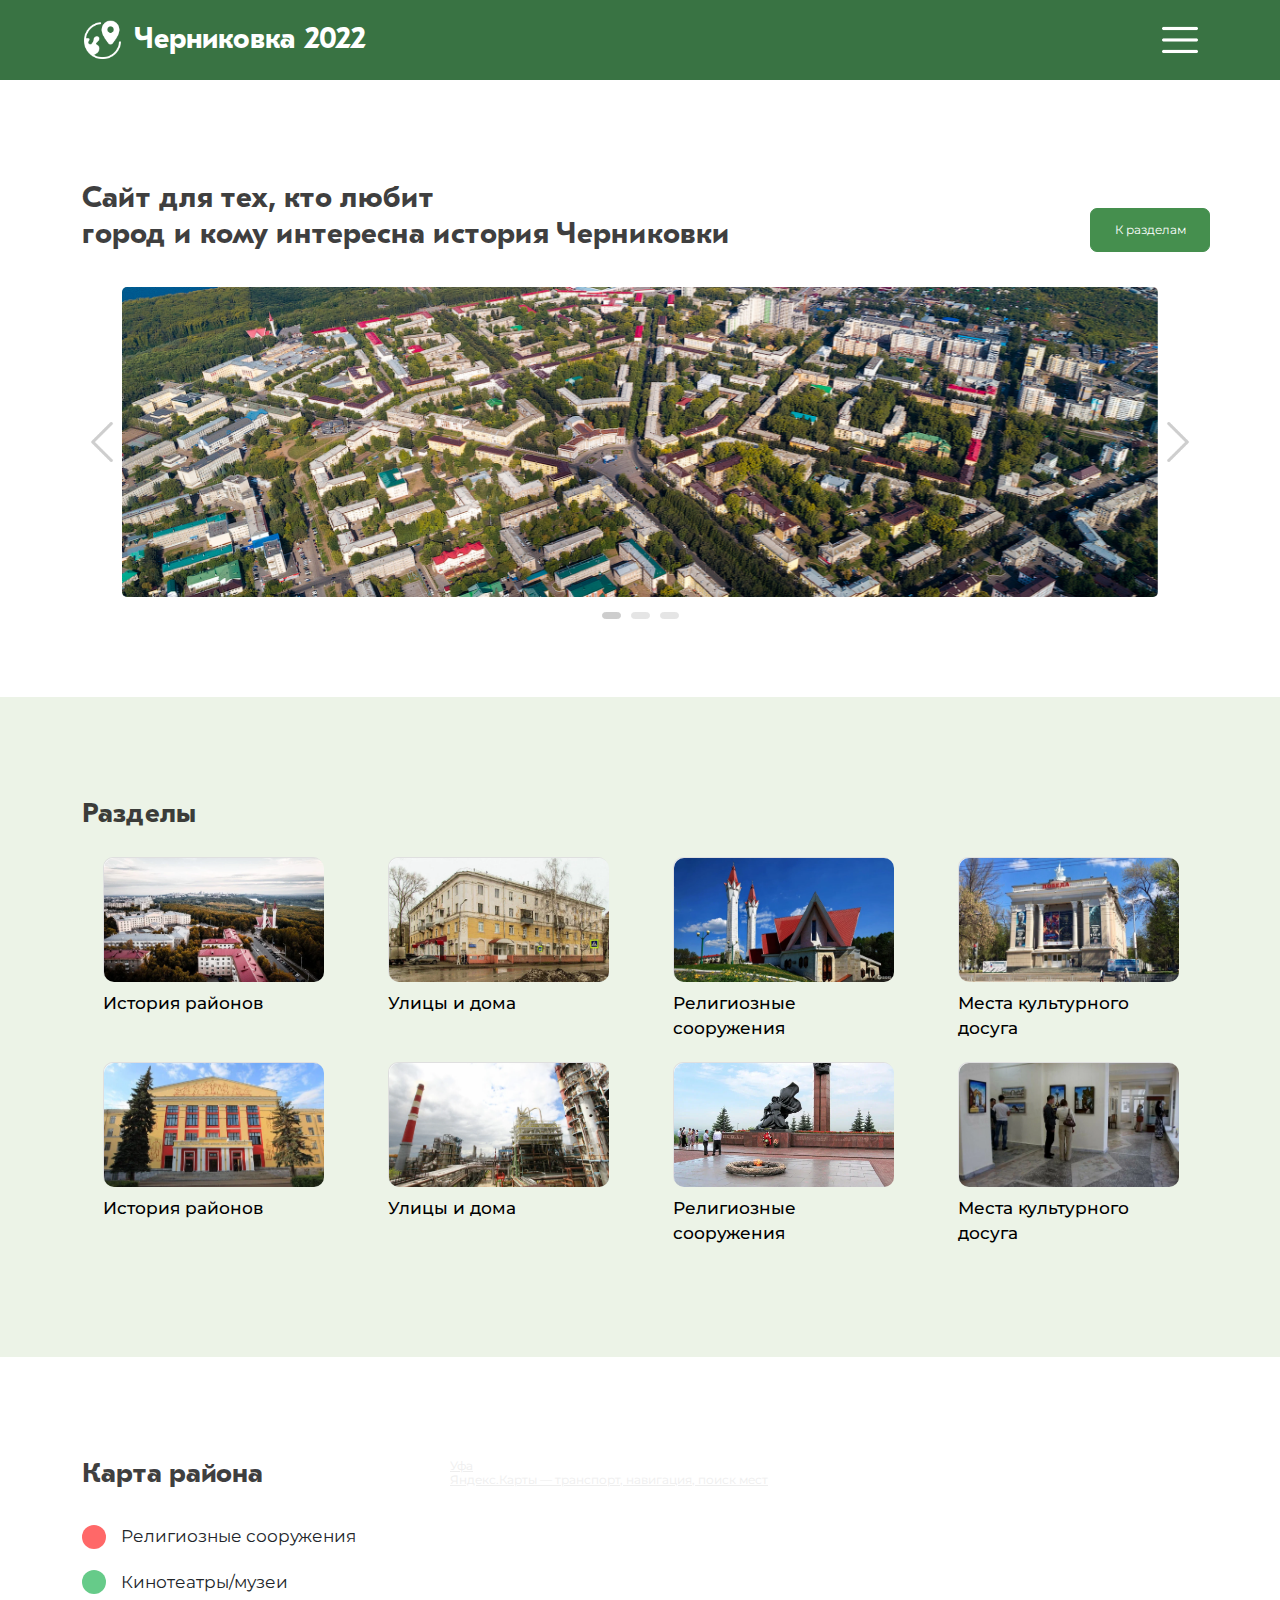
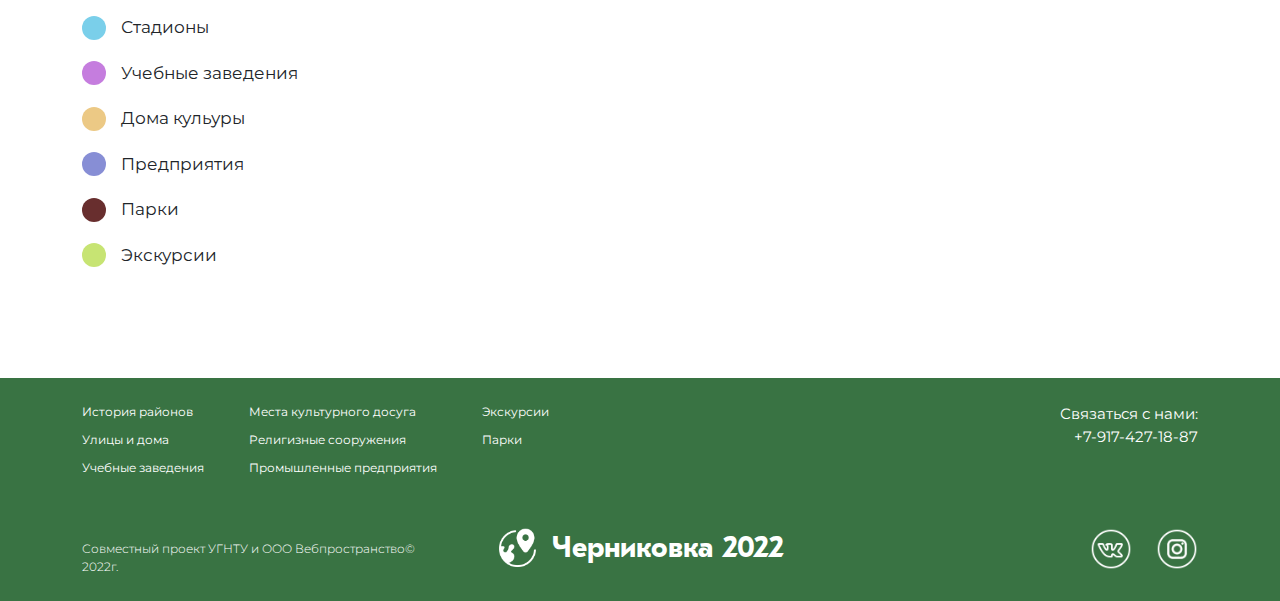
==== commit a97ef16a: "Add files via upload" ====
--- a/index.html
+++ b/index.html
@@ -68,81 +68,84 @@
                             <div class="d-flex justify-content-between pc-main-href-holder main-href-1">
                                 <div class="row"><a href="./secondPage.html" class="pc-main-href-itd position-relative">История районов</a></div>
                                 <div class="pc-sub-href-holder sub-href-1 position-absolute">
-                                    <a href="#1">Улица1</a>
-                                    <a href="#2">Улица1</a>
-                                    <a href="#3">Улица1</a>
-                                    <a href="#4">Улица1</a>
-                                    <a href="#5">Улица1</a>
+                                    <a href="#1">д.Черниковка – Соцгород-Черниковск-Сталинский и Калининский районы</a>
+                                    <a href="#2">М. Куприянова – главный архитектор г. Черниковск</a>
+                                    <a href="#3">История микрорайонов: Шакша, Инорс и др.</a>
                                 </div>
                             </div>
                             <div class="d-flex justify-content-between pc-main-href-holder main-href-2">
                                 <div class="row"><a href="http://google.com" class="pc-main-href-itd position-relative">Улицы и дома</a></div>
                                 <div class="pc-sub-href-holder sub-href-2 position-absolute">
-                                    <a href="#1">Улица2</a>
-                                    <a href="#2">Улица2</a>
-                                    <a href="#3">Улица2</a>
-                                    <a href="#4">Улица2</a>
-                                    <a href="#5">Улица2</a>
+                                    <a href="#1">Первомайская</a>
+                                    <a href="#2">Калинина</a>
+                                    <a href="#3">Архитектурная</a>
+                                    <a href="#4">Кольцевая</a>
+                                    <a href="#5">Ферина</a>
                                 </div>
                             </div>
                             <div class="d-flex justify-content-between pc-main-href-holder main-href-3">
                                 <div class="row"><a href="http://google.com" class="pc-main-href-itd position-relative">Религиозные сооружения</a></div>
                                 <div class="pc-sub-href-holder sub-href-3 position-absolute">
-                                    <a href="#1">Улица3</a>
-                                    <a href="#2">Улица3</a>
-                                    <a href="#3">Улица3</a>
-                                    <a href="#4">Улица3</a>
-                                    <a href="#5">Улица3</a>
+                                    <a href="#1">Мечеть Ляля-Тюльпан</a>
+                                    <a href="#2">Богородско-Уфимский храм</a>
+                                    <a href="#3">Пантелеймоновская церковь</a>
+                                    <a href="#4">Синагога</a>
                                 </div>
                             </div>
                             <div class="d-flex justify-content-between pc-main-href-holder main-href-4">
-                                <div class="row"><a href="http://google.com" class="pc-main-href-itd position-relative">Религиозные сооружения</a></div>
+                                <div class="row"><a href="http://google.com" class="pc-main-href-itd position-relative">Кинотеатры, стадионы, музеи, Дома культуры</a></div>
                                 <div class="pc-sub-href-holder sub-href-4 position-absolute">
-                                    <a href="#1">Улица4</a>
-                                    <a href="#2">Улица4</a>
-                                    <a href="#3">Улица4</a>
-                                    <a href="#4">Улица4</a>
-                                    <a href="#5">Улица4</a>
+                                    <a href="#1">ДК Орджоникидзе</a>
+                                    <a href="#2">ДК Нефтехимиков</a>
+                                    <a href="#3">ДК УМПО</a>
+                                    <a href="#4">Кинотеатр «Победа»</a>
+                                    <a href="#5">Стадион «Нефтяник»</a>
+                                    <a href="#6">Стадион «Строитель»</a>
+                                    <a href="#7">Музей Боевой славы</a>
+                                    <a href="#8">Выставочный зал «Ижад»</a>
+                                    <a href="#9">Музей истории УГНТУ</a>
+                                    <a href="#10">Стадион «Гастелло»</a>
                                 </div>
                             </div>
                             <div class="d-flex justify-content-between pc-main-href-holder main-href-5">
-                                <div class="row"><a href="http://google.com" class="pc-main-href-itd position-relative">Религиозные сооружения</a></div>
+                                <div class="row"><a href="http://google.com" class="pc-main-href-itd position-relative">Учебные заведения</a></div>
                                 <div class="pc-sub-href-holder sub-href-5 position-absolute">
-                                    <a href="#1">Улица5</a>
-                                    <a href="#2">Улица5</a>
-                                    <a href="#3">Улица5</a>
-                                    <a href="#4">Улица5</a>
-                                    <a href="#5">Улица5</a>
+                                    <a href="#1">УГНТУ</a>
+                                    <a href="#2">УТЭК</a>
+                                    <a href="#3">Школа 83</a>
+                                    <a href="#4">Школа 61</a>
+                                    <a href="#5">Школа 62</a>
+                                    <a href="#5">Школа 105</a>
+                                    <a href="#5">Школа 111</a>
+                                    <a href="#5">БАСК</a>
                                 </div>
                             </div>
                             <div class="d-flex justify-content-between pc-main-href-holder main-href-6">
-                                <div class="row"><a href="http://google.com" class="pc-main-href-itd position-relative">Религиозные сооружения</a></div>
+                                <div class="row"><a href="http://google.com" class="pc-main-href-itd position-relative">Промышленные предприятия</a></div>
                                 <div class="pc-sub-href-holder sub-href-6 position-absolute">
-                                    <a href="#1">Улица6</a>
-                                    <a href="#2">Улица6</a>
-                                    <a href="#3">Улица6</a>
-                                    <a href="#4">Улица6</a>
-                                    <a href="#5">Улица6</a>
+                                    <a href="#1">Уфимское моторостроительное производственное объединение</a>
+                                    <a href="#2">ЗАО «Стеклонит»</a>
+                                    <a href="#3">Уфимский завод металлических и пластмассовых изделий</a>
+                                    <a href="#4">«Башвтормет»</a>
+                                    <a href="#5">БХП «Агидель»</a>
+                                    <a href="#5">Хлебозавод №7</a>
+                                    <a href="#5">Уфимский мясоконсервный комбинат</a>
+                                    <a href="#5">Уфамолагропром</a>
+                                    <a href="#5">Ново-Уфимский НПЗ</a>
                                 </div>
                             </div>
                             <div class="d-flex justify-content-between pc-main-href-holder main-href-7">
-                                <div class="row"><a href="http://google.com" class="pc-main-href-itd position-relative">Религиозные сооружения</a></div>
+                                <div class="row"><a href="http://google.com" class="pc-main-href-itd position-relative">Парки</a></div>
                                 <div class="pc-sub-href-holder sub-href-7 position-absolute">
-                                    <a href="#1">Улица7</a>
-                                    <a href="#2">Улица7</a>
-                                    <a href="#3">Улица7</a>
-                                    <a href="#4">Улица7</a>
-                                    <a href="#5">Улица7</a>
+                                    <a href="#1">Парк «Победы»</a>
+                                    <a href="#2">Парк «Победы»</a>
+                                    <a href="#3">Парк «УМПО» или «Первомайский»</a>
                                 </div>
                             </div>
                             <div class="d-flex justify-content-between pc-main-href-holder main-href-8">
-                                <div class="row"><a href="http://google.com" class="pc-main-href-itd position-relative">Религиозные сооружения</a></div>
+                                <div class="row"><a href="http://google.com" class="pc-main-href-itd position-relative">Экскурсии</a></div>
                                 <div class="pc-sub-href-holder sub-href-8 position-absolute">
-                                    <a href="#1">Улица8</a>
-                                    <a href="#2">Улица8</a>
-                                    <a href="#3">Улица8</a>
-                                    <a href="#4">Улица8</a>
-                                    <a href="#5">Улица8</a>
+                                    <a href="#1">Два маршрута</a>
                                 </div>
                             </div>
                         </div>			
@@ -159,11 +162,9 @@
                               </h2>
                               <div id="flush-collapseOne" class="accordion-collapse collapse" aria-labelledby="flush-headingOne" data-bs-parent="#accordionFlushExample">
                                 <div class="accordion-body d-flex flex-column">
-                                    <a href="#" class="subitem-itd">Улица Космонавтов</a>
-                                    <a href="#" class="subitem-itd">Улица Нежинская</a>
-                                    <a href="#" class="subitem-itd">Улица Кирова</a>
-                                    <a href="#" class="subitem-itd">Улица Калинина</a>
-                                    <a href="#" class="subitem-itd">Улица Первомайская</a>
+                                    <a href="#" class="subitem-itd">д.Черниковка – Соцгород-Черниковск-Сталинский и Калининский районы</a>
+                                    <a href="#" class="subitem-itd">М. Куприянова – главный архитектор г. Черниковск</a>
+                                    <a href="#" class="subitem-itd">История микрорайонов: Шакша, Инорс и др.</a>
                                 </div>
                               </div>
                             </div>
@@ -177,11 +178,11 @@
                               </h2>
                               <div id="flush-collapseTwo" class="accordion-collapse collapse" aria-labelledby="flush-headingTwo" data-bs-parent="#accordionFlushExample">
                                 <div class="accordion-body d-flex flex-column">
-                                    <a href="#" class="subitem-itd">Улица</a>
-                                    <a href="#" class="subitem-itd">Улица</a>
-                                    <a href="#" class="subitem-itd">Улица</a>
-                                    <a href="#" class="subitem-itd">Улица</a>
-                                    <a href="#" class="subitem-itd">Улица</a>
+                                    <a href="#" class="subitem-itd">Первомайская</a>
+                                    <a href="#" class="subitem-itd">Калинина</a>
+                                    <a href="#" class="subitem-itd">Архитектурная</a>
+                                    <a href="#" class="subitem-itd">Кольцевая</a>
+                                    <a href="#" class="subitem-itd">Ферина</a>
                                 </div>
                               </div>
                             </div>
@@ -195,11 +196,10 @@
                               </h2>
                               <div id="flush-collapseThree" class="accordion-collapse collapse" aria-labelledby="flush-headingThree" data-bs-parent="#accordionFlushExample">
                                 <div class="accordion-body d-flex flex-column">
-                                    <a href="#" class="subitem-itd" >Улица</a>
-                                    <a href="#" class="subitem-itd">Улица</a>
-                                    <a href="#" class="subitem-itd">Улица</a>
-                                    <a href="#" class="subitem-itd">Улица</a>
-                                    <a href="#" class="subitem-itd">Улица</a>
+                                    <a href="#" class="subitem-itd">Мечеть Ляля-Тюльпан</a>
+                                    <a href="#" class="subitem-itd">Богородско-Уфимский храм</a>
+                                    <a href="#" class="subitem-itd">Пантелеймоновская церковь</a>
+                                    <a href="#" class="subitem-itd">Синагога</a>
                                 </div>
                               </div>
                             </div>
@@ -213,11 +213,16 @@
                                 </h2>
                                 <div id="flush-collapseFour" class="accordion-collapse collapse" aria-labelledby="flush-headingFour" data-bs-parent="#accordionFlushExample">
                                   <div class="accordion-body d-flex flex-column">
-                                      <a href="#" class="subitem-itd" >Улица</a>
-                                      <a href="#" class="subitem-itd">Улица</a>
-                                      <a href="#" class="subitem-itd">Улица</a>
-                                      <a href="#" class="subitem-itd">Улица</a>
-                                      <a href="#" class="subitem-itd">Улица</a>
+                                    <a href="#1" class="subitem-itd">ДК Орджоникидзе</a>
+                                    <a href="#2" class="subitem-itd">ДК Нефтехимиков</a>
+                                    <a href="#3" class="subitem-itd">ДК УМПО</a>
+                                    <a href="#4" class="subitem-itd">Кинотеатр «Победа»</a>
+                                    <a href="#5" class="subitem-itd">Стадион «Нефтяник»</a>
+                                    <a href="#6" class="subitem-itd">Стадион «Строитель»</a>
+                                    <a href="#7" class="subitem-itd">Музей Боевой славы</a>
+                                    <a href="#8" class="subitem-itd">Выставочный зал «Ижад»</a>
+                                    <a href="#9" class="subitem-itd">Музей истории УГНТУ</a>
+                                    <a href="#10" class="subitem-itd">Стадион «Гастелло»</a>
                                   </div>
                                 </div>
                               </div>
@@ -231,11 +236,14 @@
                                 </h2>
                                 <div id="flush-collapseFive" class="accordion-collapse collapse" aria-labelledby="flush-headingFive" data-bs-parent="#accordionFlushExample">
                                   <div class="accordion-body d-flex flex-column">
-                                      <a href="#" class="subitem-itd" >Улица</a>
-                                      <a href="#" class="subitem-itd">Улица</a>
-                                      <a href="#" class="subitem-itd">Улица</a>
-                                      <a href="#" class="subitem-itd">Улица</a>
-                                      <a href="#" class="subitem-itd">Улица</a>
+                                    <a href="#1" class="subitem-itd">УГНТУ</a>
+                                    <a href="#2" class="subitem-itd">УТЭК</a>
+                                    <a href="#3" class="subitem-itd">Школа 83</a>
+                                    <a href="#4" class="subitem-itd">Школа 61</a>
+                                    <a href="#5" class="subitem-itd">Школа 62</a>
+                                    <a href="#5" class="subitem-itd">Школа 105</a>
+                                    <a href="#5" class="subitem-itd">Школа 111</a>
+                                    <a href="#5" class="subitem-itd">БАСК</a>
                                   </div>
                                 </div>
                               </div>
@@ -249,11 +257,15 @@
                                 </h2>
                                 <div id="flush-collapseSix" class="accordion-collapse collapse" aria-labelledby="flush-headingSix" data-bs-parent="#accordionFlushExample">
                                   <div class="accordion-body d-flex flex-column">
-                                      <a href="#" class="subitem-itd" >Улица</a>
-                                      <a href="#" class="subitem-itd">Улица</a>
-                                      <a href="#" class="subitem-itd">Улица</a>
-                                      <a href="#" class="subitem-itd">Улица</a>
-                                      <a href="#" class="subitem-itd">Улица</a>
+                                    <a href="#1" class="subitem-itd">Уфимское моторостроительное производственное объединение</a>
+                                    <a href="#2" class="subitem-itd">ЗАО «Стеклонит»</a>
+                                    <a href="#3" class="subitem-itd">Уфимский завод металлических и пластмассовых изделий</a>
+                                    <a href="#4" class="subitem-itd">«Башвтормет»</a>
+                                    <a href="#5" class="subitem-itd">БХП «Агидель»</a>
+                                    <a href="#5" class="subitem-itd">Хлебозавод №7</a>
+                                    <a href="#5" class="subitem-itd">Уфимский мясоконсервный комбинат</a>
+                                    <a href="#5" class="subitem-itd">Уфамолагропром</a>
+                                    <a href="#5" class="subitem-itd">Ново-Уфимский НПЗ</a>
                                   </div>
                                 </div>
                               </div>
@@ -267,14 +279,12 @@
                                 </h2>
                                 <div id="flush-collapseSeven" class="accordion-collapse collapse" aria-labelledby="flush-headingSeven" data-bs-parent="#accordionFlushExample">
                                   <div class="accordion-body d-flex flex-column">
-                                      <a href="#" class="subitem-itd" >Улица</a>
-                                      <a href="#" class="subitem-itd">Улица</a>
-                                      <a href="#" class="subitem-itd">Улица</a>
-                                      <a href="#" class="subitem-itd">Улица</a>
-                                      <a href="#" class="subitem-itd">Улица</a>
-                                  </div>
-                                </div>
-                              </div>
+                                    <a href="#1" class="subitem-itd">Парк «Победы»</a>
+                                    <a href="#2" class="subitem-itd">Парк «Победы»</a>
+                                    <a href="#3" class="subitem-itd">Парк «УМПО» или «Первомайский»</a>
+                                  </div> 
+                                </div> 
+                              </div> 
 
                               <div class="accordion-item">
                                 <h2 class="accordion-header d-flex align-items-center" id="flush-headingEight">	
@@ -285,11 +295,7 @@
                                 </h2>
                                 <div id="flush-collapseEight" class="accordion-collapse collapse" aria-labelledby="flush-headingEight" data-bs-parent="#accordionFlushExample">
                                   <div class="accordion-body d-flex flex-column">
-                                      <a href="#" class="subitem-itd" >Улица</a>
-                                      <a href="#" class="subitem-itd">Улица</a>
-                                      <a href="#" class="subitem-itd">Улица</a>
-                                      <a href="#" class="subitem-itd">Улица</a>
-                                      <a href="#" class="subitem-itd">Улица</a>
+                                      <a href="#" class="subitem-itd" >Два маршрута</a>
                                   </div>
                                 </div>
                               </div>
@@ -325,10 +331,10 @@
                                 <img src="img/forSlider.jpg" class="carousel-img-1 d-block w-100" alt="...">
                             </div>
                             <div class="carousel-item">
-                                <img src="img/forSlider.jpg" class="carousel-img-1 d-block w-100" alt="...">
+                                <img src="img/forSlider22.jpg" class="carousel-img-1 d-block w-100" alt="...">
                             </div>
                             <div class="carousel-item">
-                                <img src="img/forSlider.jpg" class="carousel-img-1 d-block w-100" alt="...">
+                                <img src="img/forSlider33.jpg" class="carousel-img-1 d-block w-100" alt="...">
                             </div>
                             </div>
 
@@ -475,7 +481,7 @@
 <section>
     <div class="container">
         <div class="row">
-            <div class="col-lg-4 col-sm-12">
+            <div class="col-md-4 col-sm-12">
                     <h2 class="pb-3">Карта района</h2>
 
                     <div class="punkt-main-itd d-flex align-items-center">
@@ -520,19 +526,14 @@
             </div>
 
 <!-------------------------------------------------------------------------------->
-            <div class="col-lg-8 col-sm-12">
-                <div id='map' style='width: 100%; height: 100%; border: 3px solid #CCCCCC; border-radius: 5px;'>
-                    Lorem ipsum dolor sit amet consectetur adipisicing elit.
-                     Similique delectus ratione rerum sed ipsa. Ape
-                     riam voluptatibus consequatur recusandae delenit
-                     i corporis, placeat sit at? Voluptas magni libero voluptat
-                     ibus pariatur ullam eligendi?
-                </div>
+            <div class="col-md-8 col-sm-12 map-holder-itd">
+                <div style="border-radius: 4px; position:absolute;overflow:hidden; top: 0; bottom: 0; left: 0; right: 0;"><a href="https://yandex.ru/maps/172/ufa/?utm_medium=mapframe&utm_source=maps" style="color:#eee;font-size:12px;position:absolute;top:0px;">Уфа</a><a href="https://yandex.ru/maps/172/ufa/?ll=56.081293%2C54.814916&mode=usermaps&source=constructorLink&um=constructor%3A488863526f3bd5df7923958b47ee4b418a87d4636f877430673eb26a9bae245f&utm_medium=mapframe&utm_source=maps&z=14" style="color:#eee;font-size:12px;position:absolute;top:14px;">Яндекс.Карты — транспорт, навигация, поиск мест</a><iframe src="https://yandex.ru/map-widget/v1/-/CCU5bRAk0A" width="100%" height="100%" frameborder="1" allowfullscreen="true" style="position:relative;"></iframe></div>
             </div>
 <!-------------------------------------------------------------------------------->
             
         </div>
     </div>
+    
 </section>
 <!-- MAP -->
     <!-- FOOTER -->
@@ -557,7 +558,7 @@
             </div>
 
             <div class="col-lg-3 col-sm-12">
-                <div class="phone-itd">Связаться с нами:<p class="numbers-itd">&ensp;+7-917-427-18-87</p></div>
+                <div class="phone-itd">Связаться с нами:<p class="numbers-itd"><a href="#">&ensp;+7-917-427-18-87</p></a></div>
             </div>
         </div>
 
--- a/css/style.css
+++ b/css/style.css
@@ -5,8 +5,6 @@
  * Copyright 2011-2021 Twitter, Inc.
  * Licensed under MIT (https://github.com/twbs/bootstrap/blob/main/LICENSE)
  */
-@import url("https://fonts.googleapis.com/css2?family=Montserrat:wght@300;400;500&display=swap");
-@import url("//db.onlinewebfonts.com/c/3dad38b96d1a28deaba765fa3a16697f?family=GT+Eesti+Pro+Display");
 :root {
   --bs-blue: #0d6efd;
   --bs-indigo: #6610f2;
@@ -12534,6 +12532,33 @@
   color: #999999;
 }
 
+@font-face {
+  font-family: "GT Eesti Pro Display";
+  src: url("../fonts/GTEestiProText-Bold.ttf") format("truetype");
+  font-style: normal;
+  font-weight: 800;
+}
+/* montserrat-300 - cyrillic */
+@font-face {
+  font-family: "Montserrat";
+  font-style: normal;
+  font-weight: 300;
+  src: url("../fonts/montserrat-v23-cyrillic-300.ttf") format("truetype");
+}
+/* montserrat-regular - cyrillic */
+@font-face {
+  font-family: "Montserrat";
+  font-style: normal;
+  font-weight: 400;
+  src: url("../fonts/montserrat-v23-cyrillic-regular.ttf") format("truetype");
+}
+/* montserrat-500 - cyrillic */
+@font-face {
+  font-family: "Montserrat";
+  font-style: normal;
+  font-weight: 500;
+  src: url("../fonts/montserrat-v23-cyrillic-500.ttf") format("truetype");
+}
 /*  БУТСТРАП АККОРДИОН МОИ СТИЛИ  */
 /* импровизированная темная тема аккордиона из стилей из bootstrap.css */
 .accordion-button:not(.collapsed) {
@@ -12691,6 +12716,18 @@
   color: white;
 }
 
+.numbers-itd a {
+  text-decoration: none;
+  color: white;
+  -webkit-transition: 0.2s;
+  -o-transition: 0.2s;
+  transition: 0.2s;
+}
+
+.numbers-itd a:hover {
+  opacity: 0.5;
+}
+
 .copyright-itd {
   font-family: Montserrat;
   color: white;
@@ -12904,6 +12941,11 @@
 .punkt-main-itd {
   padding: 14px 0;
   /* С ДОБАВЛЕНИЕМ КАРТЫ ПАДДИНГ ИЗМЕНИТСЯ!!!!!!!! */
+}
+
+.map-holder-itd {
+  position: relative;
+  min-height: 350px;
 }
 
 .punkt-itd {
@@ -13412,9 +13454,9 @@
 }
 
 .border-for-description-itd {
-  border: 3px solid #CCCCCC;
+  border: 3px solid rgba(204, 204, 204, 0.4);
   border-radius: 5px;
-  background: #FFF7EF;
+  background-color: rgba(255, 247, 239, 0.29);
 }
 
 .text-itd {
@@ -13431,6 +13473,33 @@
 .description-body-itd {
   font-size: 18px;
   margin: 0;
+}
+
+.head-404-itd, .body-404-itd {
+  color: #8C8C8C;
+}
+
+.head-404-itd {
+  font-size: 240px;
+  margin: 0;
+}
+
+.body-404-itd {
+  font-weight: 500;
+  font-size: 25px;
+}
+
+.href-404-itd {
+  text-decoration: none;
+  color: #397343;
+  -webkit-transition: 0.2s;
+  -o-transition: 0.2s;
+  transition: 0.2s;
+}
+
+.href-404-itd:hover {
+  color: #C7E473;
+  text-decoration: underline;
 }
 
 @media (max-width: 1400px) {
@@ -13679,6 +13748,14 @@
   .description-body-itd {
     font-size: 16px;
   }
+
+  .head-404-itd {
+    font-size: 200px;
+  }
+
+  .body-404-itd {
+    font-size: 21px;
+  }
 }
 @media (max-width: 1200px) {
   /* xl */
@@ -13925,6 +14002,14 @@
 
   .border-for-description-itd {
     padding: 1.25rem;
+  }
+
+  .head-404-itd {
+    font-size: 165px;
+  }
+
+  .body-404-itd {
+    font-size: 18px;
   }
 }
 @media (max-width: 992px) {
@@ -14191,6 +14276,14 @@
   .description-body-itd {
     font-size: 12px;
   }
+
+  .head-404-itd {
+    font-size: 135px;
+  }
+
+  .body-404-itd {
+    font-size: 15px;
+  }
 }
 @media (max-width: 768px) {
   /* md */
@@ -14365,6 +14458,10 @@
     width: 65%;
   }
 
+  .map-holder-itd div {
+    margin: 1.875rem 0.75rem 0 0.75rem;
+  }
+
   .breadcrumb {
     padding: 1.875rem 0 0.9375rem 0;
     margin: 0;
@@ -14438,13 +14535,12 @@
     margin: 1.875rem 0 2.1875rem 0.75rem;
   }
 
-  .description-head-itd {
-    font-size: 16px;
-    margin: 0 0 0.5rem 0;
-  }
-
-  .description-body-itd {
-    font-size: 10px;
+  .head-404-itd {
+    font-size: 115px;
+  }
+
+  .body-404-itd {
+    font-size: 13px;
   }
 }
 @media (max-width: 576px) {
@@ -14664,6 +14760,14 @@
   .carousel-icon-2-itd {
     display: none;
   }
+
+  .head-404-itd {
+    font-size: 95px;
+  }
+
+  .body-404-itd {
+    font-size: 12px;
+  }
 }
 @media (max-width: 493px) {
   /* section1 COROUSEL */
@@ -14743,4 +14847,4 @@
     margin-top: -10px;
   }
 }
-/*# sourceMappingURL=[data-uri]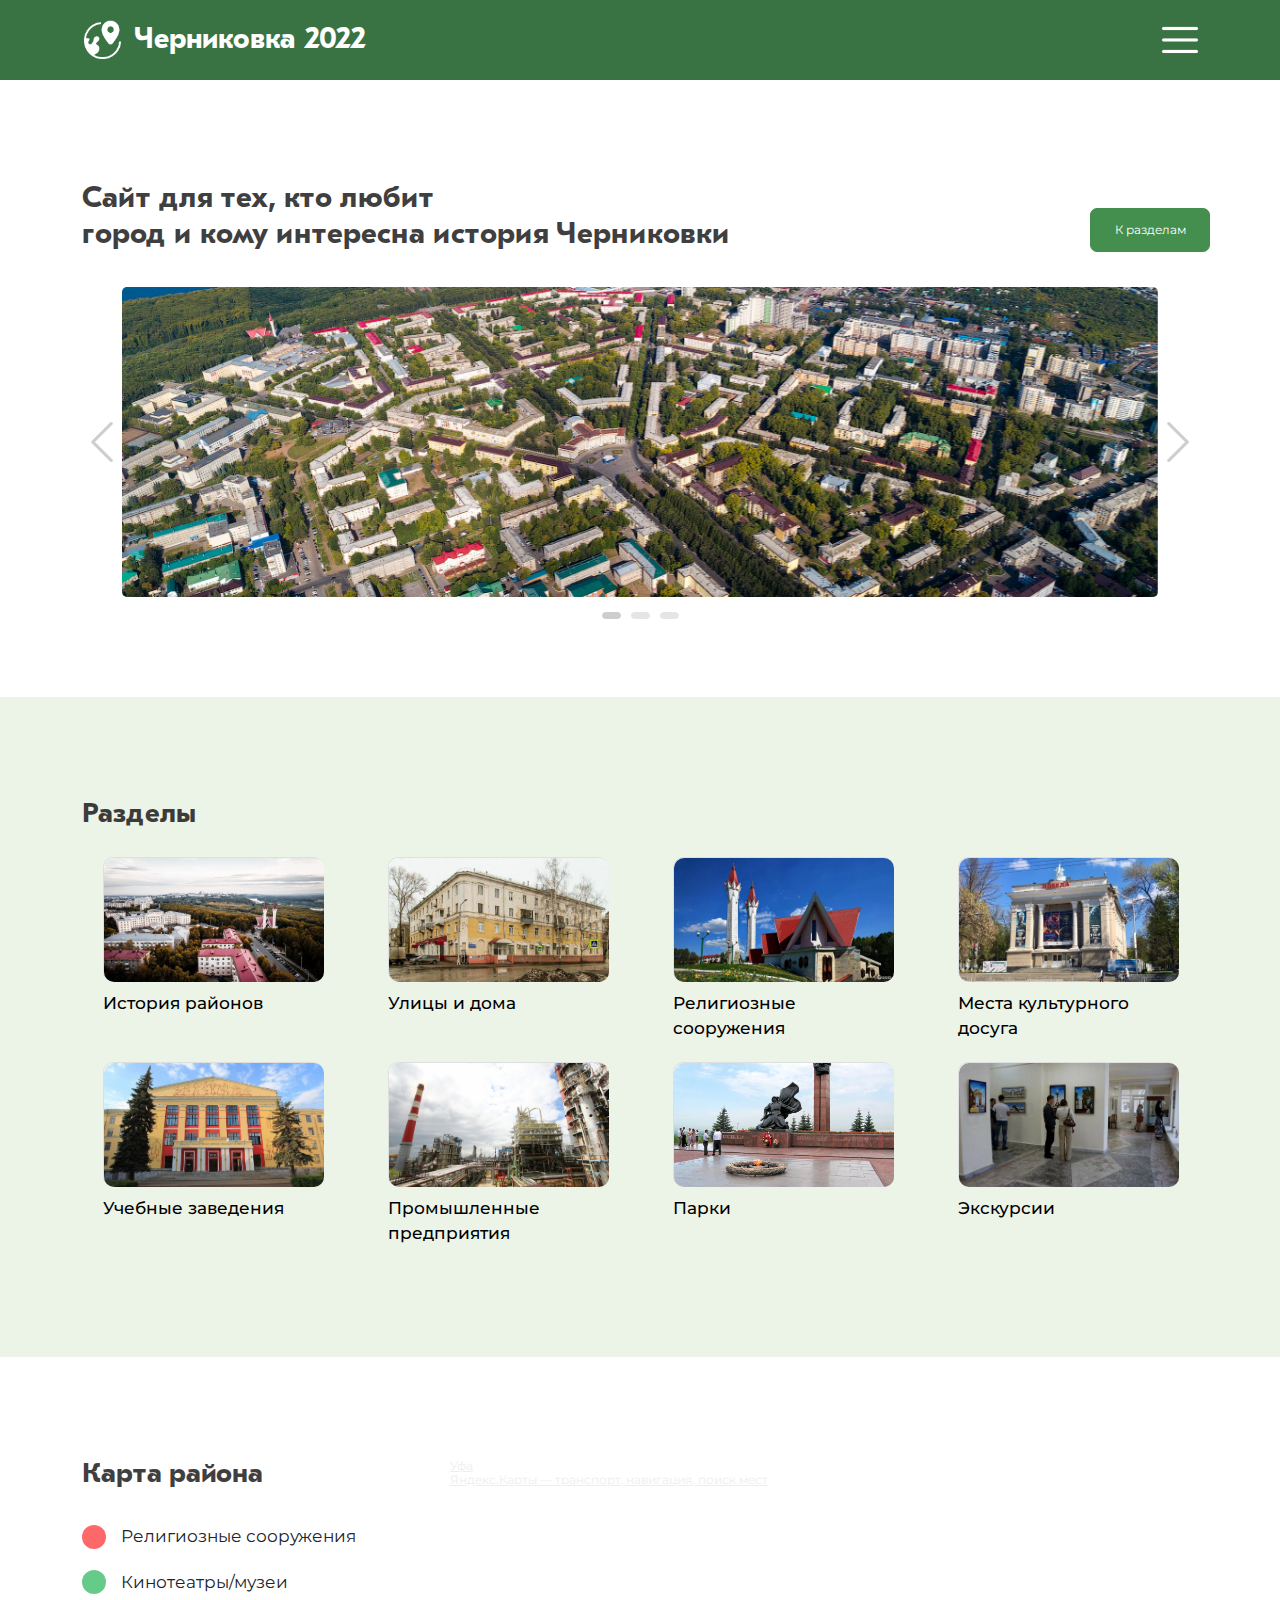
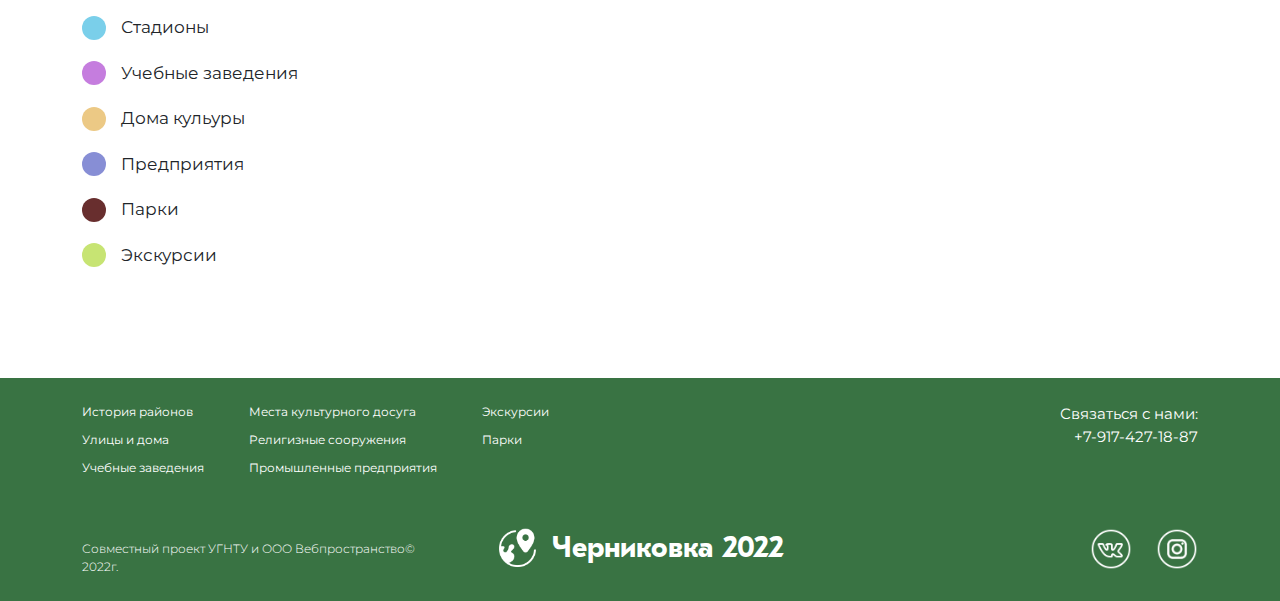
==== commit a5cf12b3: "Add files via upload" ====
--- a/index.html
+++ b/index.html
@@ -19,7 +19,7 @@
                 <nav class="navbar navbar-expand-lg navbar-light nav-itd d-flex justify-content-between align-items-center">
                     <a class="navbar-brand d-flex justify-content-center align-items-center" href="./index.html">
                         <img src="img/logo.png" class="logo-img-header-itd" alt="Логотип">
-                        <div class="logo-text-header-itd text-white">Черниковка 2022</div>
+                        <b class="logo-text-header-itd text-white">Черниковка 2022</b>
                     </a>
             
                     <div class="menu" data-bs-toggle="offcanvas" data-bs-target="#offcanvasTop">
@@ -45,7 +45,7 @@
                         <nav class="navbar navbar-expand-lg navbar-light nav-itd d-flex justify-content-between align-items-center">
                             <a class="navbar-brand d-flex" href="#">
                                 <img src="img/logo.png" class="logo-img-header-itd" alt="Логотип">
-                                <div class="logo-text-header-itd text-white">Черниковка 2022</div>
+                                <b class="logo-text-header-itd text-white">Черниковка 2022</b>
                             </a>
                     
                             <div class="menu" data-bs-toggle="offcanvas" data-bs-target="#offcanvasTop">
@@ -154,12 +154,12 @@
                         <!-- MOBILE MENU -->							
                         <div class="accordion accordion-flush d-none" id="accordionFlushExample">
                             <div class="accordion-item">
-                              <h2 class="accordion-header" id="flush-headingOne">
+                              <div class="accordion-header" id="flush-headingOne">
                                 <a href="./secondPage.html" class="href-itd"></a>
                                 <button href="#" class="accordion-button collapsed" type="button" data-bs-toggle="collapse" data-bs-target="#flush-collapseOne" aria-expanded="false" aria-controls="flush-collapseOne">
                                     История районов
                                 </btton>
-                              </h2>
+                              </div>
                               <div id="flush-collapseOne" class="accordion-collapse collapse" aria-labelledby="flush-headingOne" data-bs-parent="#accordionFlushExample">
                                 <div class="accordion-body d-flex flex-column">
                                     <a href="#" class="subitem-itd">д.Черниковка – Соцгород-Черниковск-Сталинский и Калининский районы</a>
@@ -170,12 +170,12 @@
                             </div>
         
                             <div class="accordion-item">
-                              <h2 class="accordion-header" id="flush-headingTwo">
+                              <div class="accordion-header" id="flush-headingTwo">
                                 <a href="http://google.com" class="href-itd"></a>
                                 <button class="accordion-button collapsed" type="button" data-bs-toggle="collapse" data-bs-target="#flush-collapseTwo" aria-expanded="false" aria-controls="flush-collapseTwo">
                                     Улицы и дома
                                 </button>
-                              </h2>
+                              </div>
                               <div id="flush-collapseTwo" class="accordion-collapse collapse" aria-labelledby="flush-headingTwo" data-bs-parent="#accordionFlushExample">
                                 <div class="accordion-body d-flex flex-column">
                                     <a href="#" class="subitem-itd">Первомайская</a>
@@ -188,12 +188,12 @@
                             </div>
                             
                             <div class="accordion-item">
-                              <h2 class="accordion-header" id="flush-headingThree">
+                              <div class="accordion-header" id="flush-headingThree">
                                 <a href="http://google.com" class="href-itd"></a>
                                 <button class="accordion-button collapsed" type="button" data-bs-toggle="collapse" data-bs-target="#flush-collapseThree" aria-expanded="false" aria-controls="flush-collapseThree">
                                     Религизные соружения
                                 </button>
-                              </h2>
+                              </div>
                               <div id="flush-collapseThree" class="accordion-collapse collapse" aria-labelledby="flush-headingThree" data-bs-parent="#accordionFlushExample">
                                 <div class="accordion-body d-flex flex-column">
                                     <a href="#" class="subitem-itd">Мечеть Ляля-Тюльпан</a>
@@ -205,12 +205,12 @@
                             </div>
 
                             <div class="accordion-item">
-                                <h2 class="accordion-header" id="flush-headingFour">
+                                <div class="accordion-header" id="flush-headingFour">
                                     <a href="http://google.com" class="href-itd"></a>
                                   <button class="accordion-button collapsed" type="button" data-bs-toggle="collapse" data-bs-target="#flush-collapseFour" aria-expanded="false" aria-controls="flush-collapseFour">
                                     Места культурного досуга
                                   </button>
-                                </h2>
+                                </div>
                                 <div id="flush-collapseFour" class="accordion-collapse collapse" aria-labelledby="flush-headingFour" data-bs-parent="#accordionFlushExample">
                                   <div class="accordion-body d-flex flex-column">
                                     <a href="#1" class="subitem-itd">ДК Орджоникидзе</a>
@@ -228,12 +228,12 @@
                               </div>
 
                               <div class="accordion-item">
-                                <h2 class="accordion-header" id="flush-headingFive">
+                                <div class="accordion-header" id="flush-headingFive">
                                     <a href="http://google.com" class="href-itd"></a>
                                   <button class="accordion-button collapsed" type="button" data-bs-toggle="collapse" data-bs-target="#flush-collapseFive" aria-expanded="false" aria-controls="flush-collapseFive">
                                     Учебные заведения
                                   </button>
-                                </h2>
+                                </div>
                                 <div id="flush-collapseFive" class="accordion-collapse collapse" aria-labelledby="flush-headingFive" data-bs-parent="#accordionFlushExample">
                                   <div class="accordion-body d-flex flex-column">
                                     <a href="#1" class="subitem-itd">УГНТУ</a>
@@ -249,12 +249,12 @@
                               </div>
 
                               <div class="accordion-item">
-                                <h2 class="accordion-header" id="flush-headingSix">
+                                <div class="accordion-header" id="flush-headingSix">
                                     <a href="http://google.com" class="href-itd"></a>
                                   <button class="accordion-button collapsed" type="button" data-bs-toggle="collapse" data-bs-target="#flush-collapseSix" aria-expanded="false" aria-controls="flush-collapseSix">
                                     Промышленные предприятия
                                   </button>
-                                </h2>
+                                </div>
                                 <div id="flush-collapseSix" class="accordion-collapse collapse" aria-labelledby="flush-headingSix" data-bs-parent="#accordionFlushExample">
                                   <div class="accordion-body d-flex flex-column">
                                     <a href="#1" class="subitem-itd">Уфимское моторостроительное производственное объединение</a>
@@ -271,12 +271,12 @@
                               </div>
 
                               <div class="accordion-item">
-                                <h2 class="accordion-header" id="flush-headingSeven">
+                                <div class="accordion-header" id="flush-headingSeven">
                                     <a href="http://google.com" class="href-itd"></a>
                                   <button class="accordion-button collapsed" type="button" data-bs-toggle="collapse" data-bs-target="#flush-collapseSeven" aria-expanded="false" aria-controls="flush-collapseSeven">
                                     Парки
                                   </button>
-                                </h2>
+                                </div>
                                 <div id="flush-collapseSeven" class="accordion-collapse collapse" aria-labelledby="flush-headingSeven" data-bs-parent="#accordionFlushExample">
                                   <div class="accordion-body d-flex flex-column">
                                     <a href="#1" class="subitem-itd">Парк «Победы»</a>
@@ -287,12 +287,12 @@
                               </div> 
 
                               <div class="accordion-item">
-                                <h2 class="accordion-header d-flex align-items-center" id="flush-headingEight">	
+                                <div class="accordion-header d-flex align-items-center" id="flush-headingEight">	
                                     <a href="http://google.com" class="href-itd"></a>
                                     <button class="accordion-button collapsed" data-bs-toggle="collapse" data-bs-target="#flush-collapseEight" aria-expanded="false" aria-controls="flush-collapseEight">
                                         Экскурсии
                                     </button>
-                                </h2>
+                                </div>
                                 <div id="flush-collapseEight" class="accordion-collapse collapse" aria-labelledby="flush-headingEight" data-bs-parent="#accordionFlushExample">
                                   <div class="accordion-body d-flex flex-column">
                                       <a href="#" class="subitem-itd" >Два маршрута</a>
@@ -323,23 +323,23 @@
                     <div class="d-flex justify-content-center align-items-center">
 
                         <div class="carousel-btn-itd" type="button" data-bs-target="#carouselExampleIndicators" data-bs-slide="prev">
-                            <img src="img/prev.png" class="carousel-icon-itd" alt="">
+                            <img src="img/prev.png" class="carousel-icon-itd" alt="Следующий слайд">
                         </div>
 
                         <div class="carousel-inner carousel-inner-1">
                             <div class="carousel-item active">
-                                <img src="img/forSlider.jpg" class="carousel-img-1 d-block w-100" alt="...">
+                                <img src="img/forSlider.jpg" class="carousel-img-1 d-block w-100" alt="Слайд 1">
                             </div>
                             <div class="carousel-item">
-                                <img src="img/forSlider22.jpg" class="carousel-img-1 d-block w-100" alt="...">
+                                <img src="img/forSlider22.jpg" class="carousel-img-1 d-block w-100" alt="Слайд 2">
                             </div>
                             <div class="carousel-item">
-                                <img src="img/forSlider33.jpg" class="carousel-img-1 d-block w-100" alt="...">
+                                <img src="img/forSlider33.jpg" class="carousel-img-1 d-block w-100" alt="Слайд 3">
                             </div>
                             </div>
 
                         <div class="carousel-btn-itd" type="button" data-bs-target="#carouselExampleIndicators" data-bs-slide="next">
-                          <img src="img/next.png" class="carousel-icon-itd" alt="">
+                          <img src="img/next.png" class="carousel-icon-itd" alt="Предыдущий слайд">
                         </div>
                         
                     </div>
@@ -371,104 +371,104 @@
         <div class="row d-flex justify-content-center align-items-start">
             <div class="col-lg-3 col-sm-6 col-xs-12 d-flex justify-content-center align-items-center">
                 <div class="card-main-itd">
-                    <a href="#" style="text-decoration: none; color: black">
-                        <div class="card">
-                            <img src="img/cards/1.png" class="card-img-top" alt="...">
-                        </div>
-                        <div class="card-text-itd" style="padding-top: 10px;">
+                    <a href="#">
+                        <div class="card">
+                            <img src="img/cards/1.png" class="card-img-top" alt="История районов">
+                        </div>
+                        <p class="card-text-itd">
                             История районов
-                        </div>
+                        </p>
                     </a>					
                 </div>		
             </div>
 
             <div class="col-lg-3 col-sm-6 col-xs-12 d-flex justify-content-center align-items-center">
                 <div class="card-main-itd">
-                    <a href="#" style="text-decoration: none; color: black">
-                        <div class="card">
-                            <img src="img/cards/2.png" class="card-img-top" alt="...">
-                        </div>
-                        <div class="card-text-itd" style="padding-top: 10px;">
+                    <a href="#">
+                        <div class="card">
+                            <img src="img/cards/2.png" class="card-img-top" alt="Улицы и дома">
+                        </div>
+                        <p class="card-text-itd">
                             Улицы и дома
-                        </div>
+                        </p>
                     </a>		
                 </div>		
             </div>
 
             <div class="col-lg-3 col-sm-6 col-xs-12 d-flex justify-content-center align-items-center">
                 <div class="card-main-itd">
-                    <a href="#" style="text-decoration: none; color: black">
-                        <div class="card">
-                            <img src="img/cards/3.png" class="card-img-top" alt="...">
-                        </div>
-                        <div class="card-text-itd" style="padding-top: 10px;">
+                    <a href="#">
+                        <div class="card">
+                            <img src="img/cards/3.png" class="card-img-top" alt="Религиозные сооружения">
+                        </div>
+                        <p class="card-text-itd">
                             Религиозные сооружения
-                        </div>
+                        </p>
                     </a>			
                 </div>		
             </div>
 
             <div class="col-lg-3 col-sm-6 col-xs-12 d-flex justify-content-center align-items-center">
                 <div class="card-main-itd">
-                    <a href="#" style="text-decoration: none; color: black">
-                        <div class="card">
-                            <img src="img/cards/4.png" class="card-img-top" alt="...">
-                        </div>
-                        <div class="card-text-itd" style="padding-top: 10px;">
+                    <a href="#">
+                        <div class="card">
+                            <img src="img/cards/4.png" class="card-img-top" alt="Места культурного досуга">
+                        </div>
+                        <p class="card-text-itd">
                             Места культурного досуга
-                        </div>
+                        </p>
                     </a>			
                 </div>		
             </div>
 
             <div class="col-lg-3 col-sm-6 col-xs-12 d-flex justify-content-center align-items-center">
                 <div class="card-main-itd">
-                    <a href="#" style="text-decoration: none; color: black">
-                        <div class="card">
-                            <img src="img/cards/5.png" class="card-img-top" alt="...">
-                        </div>
-                        <div class="card-text-itd" style="padding-top: 10px;">
-                            История районов
-                        </div>
+                    <a href="#">
+                        <div class="card">
+                            <img src="img/cards/5.png" class="card-img-top" alt="Учебные заведения">
+                        </div>
+                        <p class="card-text-itd">
+                            Учебные заведения
+                        </p>
                     </a>			
                 </div>		
             </div>
 
             <div class="col-lg-3 col-sm-6 col-xs-12 d-flex justify-content-center align-items-center">
                 <div class="card-main-itd">
-                    <a href="#" style="text-decoration: none; color: black">
-                        <div class="card">
-                            <img src="img/cards/6.png" class="card-img-top" alt="...">
-                        </div>
-                        <div class="card-text-itd" style="padding-top: 10px;">
-                            Улицы и дома
-                        </div>
+                    <a href="#">
+                        <div class="card">
+                            <img src="img/cards/6.png" class="card-img-top" alt="Промышленные предприятия">
+                        </div>
+                        <p class="card-text-itd">
+                            Промышленные предприятия
+                        </p>
                     </a>	
                 </div>		
             </div>
 
             <div class="col-lg-3 col-sm-6 col-xs-12 d-flex justify-content-center align-items-center">
                 <div class="card-main-itd">
-                    <a href="#" style="text-decoration: none; color: black">
-                        <div class="card">
-                            <img src="img/cards/7.png" class="card-img-top" alt="...">
-                        </div>
-                        <div class="card-text-itd" style="padding-top: 10px;">
-                            Религиозные сооружения
-                        </div>
+                    <a href="#">
+                        <div class="card">
+                            <img src="img/cards/7.png" class="card-img-top" alt="Парки">
+                        </div>
+                        <p class="card-text-itd">
+                            Парки
+                        </p>
                     </a>
                 </div>		
             </div>
 
             <div class="col-lg-3 col-sm-6 col-xs-12 d-flex justify-content-center align-items-center">
                 <div class="card-main-itd">
-                    <a href="#" style="text-decoration: none; color: black">
-                        <div class="card">
-                            <img src="img/cards/8.png" class="card-img-top" alt="...">
-                        </div>
-                        <div class="card-text-itd" style="padding-top: 10px;">
-                            Места культурного досуга
-                        </div>
+                    <a href="#">
+                        <div class="card">
+                            <img src="img/cards/8.png" class="card-img-top" alt="Экскурсии">
+                        </div>
+                        <p class="card-text-itd">
+                            Экскурсии
+                        </p>
                     </a>		
                 </div>		
             </div>
@@ -485,49 +485,49 @@
                     <h2 class="pb-3">Карта района</h2>
 
                     <div class="punkt-main-itd d-flex align-items-center">
-                        <div id="circle1" class="circle"></div>
+                        <div class="circle circle1"></div>
                         <p class="punkt-itd m-0">Религиозные сооружения</p>
                     </div>
 
                     <div class="punkt-main-itd d-flex align-items-center">
-                        <div id="circle2" class="circle"></div>
+                        <div class="circle circle2"></div>
                         <p class="punkt-itd m-0">Кинотеатры/музеи</p>
                     </div>
 
                     <div class="punkt-main-itd d-flex align-items-center">
-                        <div id="circle3" class="circle"></div>
+                        <div class="circle circle3"></div>
                         <p class="punkt-itd m-0">Стадионы</p>
                     </div>
 
                     <div class="punkt-main-itd d-flex align-items-center">
-                        <div id="circle4" class="circle"></div>
+                        <div class="circle circle4"></div>
                         <p class="punkt-itd m-0">Учебные заведения</p>
                     </div>
 
                     <div class="punkt-main-itd d-flex align-items-center">
-                        <div id="circle5" class="circle"></div>
+                        <div class="circle circle5"></div>
                         <p class="punkt-itd m-0">Дома кульуры</p>
                     </div>
 
                     <div class="punkt-main-itd d-flex align-items-center">
-                        <div id="circle6" class="circle"></div>
+                        <div class="circle circle6"></div>
                         <p class="punkt-itd m-0">Предприятия</p>
                     </div>
 
                     <div class="punkt-main-itd d-flex align-items-center">
-                        <div id="circle7" class="circle"></div>
+                        <div class="circle circle7"></div>
                         <p class="punkt-itd m-0">Парки</p>
                     </div>
 
                     <div class="punkt-main-itd d-flex align-items-center">
-                        <div id="circle8" class="circle"></div>
+                        <div class="circle circle8"></div>
                         <p class="punkt-itd m-0">Экскурсии</p>
                     </div>
             </div>
 
 <!-------------------------------------------------------------------------------->
-            <div class="col-md-8 col-sm-12 map-holder-itd">
-                <div style="border-radius: 4px; position:absolute;overflow:hidden; top: 0; bottom: 0; left: 0; right: 0;"><a href="https://yandex.ru/maps/172/ufa/?utm_medium=mapframe&utm_source=maps" style="color:#eee;font-size:12px;position:absolute;top:0px;">Уфа</a><a href="https://yandex.ru/maps/172/ufa/?ll=56.081293%2C54.814916&mode=usermaps&source=constructorLink&um=constructor%3A488863526f3bd5df7923958b47ee4b418a87d4636f877430673eb26a9bae245f&utm_medium=mapframe&utm_source=maps&z=14" style="color:#eee;font-size:12px;position:absolute;top:14px;">Яндекс.Карты — транспорт, навигация, поиск мест</a><iframe src="https://yandex.ru/map-widget/v1/-/CCU5bRAk0A" width="100%" height="100%" frameborder="1" allowfullscreen="true" style="position:relative;"></iframe></div>
+            <div class="col-md-8 col-sm-12 map-holder-itd">  <!-- Здесь инлайновые стили от самого яндекса -->
+                <div style="border-radius:4px;position:absolute;overflow:hidden;top:0;bottom:0;left:0;right:0;"><a href="https://yandex.ru/maps/172/ufa/?utm_medium=mapframe&utm_source=maps" style="color:#eee;font-size:12px;position:absolute;top:0px;">Уфа</a><a href="https://yandex.ru/maps/172/ufa/?ll=56.081293%2C54.814916&mode=usermaps&source=constructorLink&um=constructor%3A488863526f3bd5df7923958b47ee4b418a87d4636f877430673eb26a9bae245f&utm_medium=mapframe&utm_source=maps&z=14" style="color:#eee;font-size:12px;position:absolute;top:14px;">Яндекс.Карты — транспорт, навигация, поиск мест</a><iframe src="https://yandex.ru/map-widget/v1/-/CCU5bRAk0A" width="100%" height="100%" frameborder="1" allowfullscreen="true" style="position:relative;"></iframe></div>
             </div>
 <!-------------------------------------------------------------------------------->
             
@@ -558,31 +558,31 @@
             </div>
 
             <div class="col-lg-3 col-sm-12">
-                <div class="phone-itd">Связаться с нами:<p class="numbers-itd"><a href="#">&ensp;+7-917-427-18-87</p></a></div>
+                <div class="phone-itd"><p class="margin-itd">Связаться с нами:<p class="numbers-itd"><a href="#">&ensp;+7-917-427-18-87</a></p></p></div>
             </div>
         </div>
 
         <div class="row row2-itd">
             <div class="col-lg-4 col-sm-12 d-flex">
-                <div class="copyright-itd">Совместный проект УГНТУ и ООО Вебпространство© 2022г.</div>
+                <p class="copyright-itd">Совместный проект УГНТУ и ООО Вебпространство© 2022г.</p>
             </div>
 
             <div class="col-lg-4 col-sm-12 d-flex justify-content-center align-items-center">
                 <a class="navbar-brand d-flex justify-content-center align-items-center" href="#">
-                    <img src="img/logo.png" class="logo-img-footer-itd ">
-                    <div class="logo-text-footer-itd text-white">Черниковка 2022</div>
+                    <img src="img/logo.png" class="logo-img-footer-itd " alt="Лого">
+                    <b class="logo-text-footer-itd text-white">Черниковка 2022</b>
                 </a>
             </div>
             
             <div class="footer-icon-holder-itd col-lg-4 col-sm-12 d-flex justify-content-end align-items-center">
                 <div class="">
-                    <a href="#"><img src="img/icons/vk.png" class="footer-icon-itd footer-icon-del_margin-itd"></a>
-                    <a href="#"><img src="img/icons/inst.png" class="footer-icon-itd"></a>
+                    <a href="#"><img src="img/icons/vk.png" class="footer-icon-itd footer-icon-del_margin-itd" alt="ВК"></a>
+                    <a href="#"><img src="img/icons/inst.png" class="footer-icon-itd" alt="Инстаграм"></a>
                 </div>
             </div>
 
             <div class="coperight2-holder-itd col-lg-4 col-sm-12 d-flex justify-content-center align-items-center">
-                <div class="copyright2-itd copyright2-itd d-none">Совместный проект УГНТУ и ООО Вебпространство© 2022г.</div>
+                <b class="copyright2-itd copyright2-itd d-none">Совместный проект УГНТУ и ООО Вебпространство© 2022г.</b>
             </div>
         </div>
     </div>
--- a/css/style.css
+++ b/css/style.css
@@ -12594,11 +12594,11 @@
 }
 
 body {
-  font-family: Montserrat;
+  font-family: "Montserrat";
 }
 
 section {
-  padding: 100px 0;
+  padding: 6.25rem 0;
 }
 
 footer {
@@ -12609,7 +12609,7 @@
 /* NAVBAR */
 header {
   background: var(--green);
-  height: 85px;
+  height: 5.3125rem;
   display: -webkit-box;
   display: -ms-flexbox;
   display: flex;
@@ -12623,8 +12623,8 @@
 }
 
 .logo-text-header-itd {
-  font-size: 32px;
-  font-family: GT Eesti Pro Display;
+  font-size: 2rem;
+  font-family: "GT Eesti Pro Display";
   font-style: normal;
   font-weight: bold;
   display: -webkit-box;
@@ -12636,19 +12636,19 @@
 }
 
 .logo-img-header-itd {
-  width: 44px;
-  height: 44px;
+  width: 2.75rem;
+  height: 2.75rem;
   -webkit-box-flex: 0;
       -ms-flex: none;
           flex: none;
-  margin: 0 15px 0 0;
+  margin: 0 0.9375rem 0 0;
 }
 
 .burger {
-  width: 37px;
-  height: 37px;
+  width: 2.3125rem;
+  height: 2.3125rem;
   cursor: pointer;
-  margin: 0 0 0 0;
+  margin: 0;
   -webkit-transition: 0.2s;
   -o-transition: 0.2s;
   transition: 0.2s;
@@ -12661,17 +12661,17 @@
 /* NAVBAR */
 /* FOOTER */
 .logo-img-footer-itd {
-  width: 44px;
-  height: 44px;
+  width: 2.75rem;
+  height: 2.75rem;
   -webkit-box-flex: 0;
       -ms-flex: none;
           flex: none;
-  margin: 0 15px 0 0;
+  margin: 0 0.9375rem 0 0;
 }
 
 .logo-text-footer-itd {
-  font-size: 32px;
-  font-family: GT Eesti Pro Display;
+  font-size: 2rem;
+  font-family: "GT Eesti Pro Display";
   font-style: normal;
   font-weight: bold;
   display: -webkit-box;
@@ -12684,16 +12684,15 @@
 
 footer {
   background: var(--green);
-  bottom: 0 !important;
-  left: 0 !important;
-  right: 0 !important;
+  bottom: 0;
+  left: 0;
+  right: 0;
 }
 
 .footer-menu-itd {
   list-style-type: none;
-  font-size: 14px;
-  font-family: Montserrat;
-  padding-bottom: 10px;
+  font-size: 0.875rem;
+  padding: 0 0 0.625rem 0;
   text-decoration: none;
   color: white;
   -webkit-transition: 0.2s;
@@ -12711,9 +12710,12 @@
 
 .phone-itd {
   text-align: right;
-  font-size: 17px;
-  font-family: Montserrat;
+  font-size: 1.0625rem;
   color: white;
+}
+
+.margin-itd {
+  margin: 0;
 }
 
 .numbers-itd a {
@@ -12729,28 +12731,27 @@
 }
 
 .copyright-itd {
-  font-family: Montserrat;
   color: white;
   font-weight: 300;
-  font-size: 14px;
+  font-size: 0.875rem;
   display: -webkit-box;
   display: -ms-flexbox;
   display: flex;
   -webkit-box-align: end;
       -ms-flex-align: end;
           align-items: flex-end;
+  margin: 0;
 }
 
 .copyright2-itd {
-  font-family: Montserrat;
   color: white;
   font-weight: 300;
 }
 
 .footer-icon-itd {
-  height: 46px;
-  width: 46px;
-  margin-left: 20px;
+  height: 2.875rem;
+  width: 2.875rem;
+  margin: 0 0 0 1.25rem;
   -webkit-transition: 0.2s;
   -o-transition: 0.2s;
   transition: 0.2s;
@@ -12761,25 +12762,23 @@
 }
 
 .row1-itd {
-  padding-top: 25px;
+  padding: 1.5625rem 0 0 0;
 }
 
 .row2-itd {
-  padding-top: 35px;
-  padding-bottom: 25px;
+  padding: 2.1875rem 0 1.5625rem 0;
 }
 
 .cent-col-itd {
-  padding: 0 55px;
+  padding: 0 3.4375px;
 }
 
 /* FOOTER */
 /* BUTTON */
 .btn-itd {
-  width: 141px;
-  height: 47px;
-  font-size: 14px;
-  font-family: Montserrat;
+  width: 8.8125rem;
+  height: 2.9375rem;
+  font-size: 0.875rem;
   font-style: normal;
   padding: 0;
 }
@@ -12787,7 +12786,7 @@
 .btn {
   background: var(--greenButton);
   border-color: var(--greenButton);
-  border-radius: 7px;
+  border-radius: 0.4375rem;
 }
 
 .btn:hover {
@@ -12807,18 +12806,18 @@
 /* BUTTON */
 /* H1 H2 H3 H4 H5 */
 h1, .h1 {
-  font-family: GT Eesti Pro Display;
+  font-family: "GT Eesti Pro Display";
   font-style: normal;
   font-weight: bold;
-  font-size: 34px;
+  font-size: 2.125rem;
   color: rgba(0, 0, 0, 0.75);
 }
 
 h2, .h2 {
-  font-family: GT Eesti Pro Display;
+  font-family: "GT Eesti Pro Display";
   font-style: normal;
   font-weight: bold;
-  font-size: 31px;
+  font-size: 1.9375rem;
   color: rgba(0, 0, 0, 0.75);
 }
 
@@ -12829,13 +12828,13 @@
 }
 
 .myCarousel {
-  margin-top: 35px;
+  margin: 2.1875rem 0 0 0;
 }
 
 .carousel-inner-1 {
   position: relative;
-  border-radius: 5px;
-  height: 380px;
+  border-radius: 0.3125rem;
+  height: 23.75rem;
 }
 
 .carousel-img-1 {
@@ -12847,17 +12846,17 @@
   overflow: hidden;
   -o-object-fit: cover;
      object-fit: cover;
-  margin-top: -280px;
+  margin-top: -17.5rem;
 }
 
 .carousel-icon-itd {
-  height: 46px;
+  height: 2.875rem;
   top: 50%;
 }
 
 .carousel-indicators-1 {
   margin: 0;
-  bottom: -25px;
+  bottom: -1.5625rem;
 }
 
 .carousel-btn-itd {
@@ -12879,15 +12878,15 @@
 }
 
 #bullets {
-  border: 1px solid #CDCDCD;
+  border: 0.0625rem solid #CDCDCD;
   background: #CDCDCD;
-  width: 20px;
-  height: 6px;
-  border-radius: 10px;
-  margin: 0 5px 0 5px;
-  -webkit-transition: 0.3s;
-  -o-transition: 0.3s;
-  transition: 0.3s;
+  width: 1.25rem;
+  height: 0.375rem;
+  border-radius: 0.625rem;
+  margin: 0 0.3125rem 0 0.3125rem;
+  -webkit-transition: 0.2s;
+  -o-transition: 0.2s;
+  transition: 0.2s;
 }
 
 /* section1 COROUSEL */
@@ -12897,8 +12896,8 @@
 }
 
 .card-main-itd {
-  width: 260px;
-  padding: 10px 0;
+  width: 16.25rem;
+  padding: 0.625rem 0;
   display: -webkit-box;
   display: -ms-flexbox;
   display: flex;
@@ -12914,44 +12913,44 @@
 
 .card {
   position: relative;
-  width: 260px;
-  height: 146px;
-  border-radius: 10px;
+  width: 16.25rem;
+  height: 9.125rem;
+  border-radius: 0.625rem;
 }
 
 .card-img-top {
   position: absolute;
-  width: 260px;
-  height: 146px;
+  width: 16.25rem;
+  height: 9.125rem;
   overflow: hidden;
   -o-object-fit: cover;
      object-fit: cover;
-  border-radius: 10px;
+  border-radius: 0.625rem;
 }
 
 .card-text-itd {
-  font-size: 20px;
-  font-family: Montserrat;
+  font-size: 1.25rem;
   font-weight: 500;
-  max-width: 260px;
+  max-width: 16.25rem;
+  padding: 0.625rem 0 0 0;
+  margin: 0;
 }
 
 /* section2 CARDS */
 /* section3 MAP */
 .punkt-main-itd {
-  padding: 14px 0;
+  padding: 0.875rem 0;
   /* С ДОБАВЛЕНИЕМ КАРТЫ ПАДДИНГ ИЗМЕНИТСЯ!!!!!!!! */
 }
 
 .map-holder-itd {
   position: relative;
-  min-height: 350px;
+  min-height: 21.875rem;
 }
 
 .punkt-itd {
   font-size: 20px;
-  font-family: Montserrat;
-  padding-left: 15px;
+  padding: 0 0 0 0.9375rem;
 }
 
 /* section3 MAP */
@@ -12972,8 +12971,8 @@
   color: white;
   background: black;
   font-weight: 400;
-  font-size: 20px;
-  font-family: Montserrat;
+  font-size: 1.25rem;
+  font-family: "Montserrat";
   z-index: 0;
 }
 
@@ -12982,7 +12981,7 @@
 }
 
 .subitem-itd {
-  padding: 10px 0 10px 40px;
+  padding: 0.625rem 0 0.625rem 2.5rem;
   text-decoration: none;
   color: #CACACA;
   -webkit-transition: 0.2s;
@@ -12999,16 +12998,16 @@
   text-decoration: none;
   color: white;
   font-weight: 400;
-  font-size: 20px;
-  font-family: Montserrat;
+  font-size: 1.25rem;
+  font-family: "Montserrat";
 }
 
 .href-itd {
   z-index: 99;
   position: absolute;
   width: 65%;
-  height: 50px;
-  margin-left: 20px;
+  height: 3.125rem;
+  margin: 0 0 0 1.25rem;
 }
 
 .accordion-header {
@@ -13017,7 +13016,7 @@
 
 /* pc */
 .pc-menu-itd {
-  padding-top: 25px;
+  padding: 1.5625rem 0 0 0;
 }
 
 .pc-main-href-holder {
@@ -13028,7 +13027,7 @@
 .pc-sub-href-holder {
   left: 60%;
   top: 0;
-  padding-top: 25px;
+  padding: 1.5625rem 0 0 0;
   /* border: 1px solid green; */
   display: -webkit-box;
   display: -ms-flexbox;
@@ -13042,10 +13041,9 @@
 }
 
 .pc-sub-href-holder a {
-  padding: 13px 0 13px 25px;
+  padding: 0.8125rem 0 0.8125rem 1.5625rem;
   text-decoration: none;
-  font-size: 18px;
-  font-family: Montserrat;
+  font-size: 1.125rem;
   color: #CACACA;
   -webkit-transition: 0.3s;
   -o-transition: 0.3s;
@@ -13058,10 +13056,9 @@
 }
 
 .pc-main-href-itd {
-  padding: 15px 0 15px 12px;
+  padding: 0.9375rem 0 0.9375rem 0.75rem;
   text-decoration: none;
-  font-size: 21px;
-  font-family: Montserrat;
+  font-size: 1.3125rem;
   color: #fff;
   -webkit-transition: 0.3s;
   -o-transition: 0.3s;
@@ -13072,8 +13069,7 @@
   color: #5EB777;
 }
 
-.sub-href-1 {
-  /* 1 */
+.sub-href-1, .sub-href-2, .sub-href-3, .sub-href-4, .sub-href-5, .sub-href-6, .sub-href-7, .sub-href-8 {
   visibility: hidden;
   opacity: 0;
   -webkit-transition: visibility 0s, opacity 0.5s linear;
@@ -13084,186 +13080,49 @@
   transition: 0.2s;
 }
 
-.main-href-1:hover .sub-href-1 {
+.main-href-1:hover .sub-href-1, .main-href-2:hover .sub-href-2, .main-href-3:hover .sub-href-3, .main-href-4:hover .sub-href-4, .main-href-5:hover .sub-href-5, .main-href-6:hover .sub-href-6, .main-href-7:hover .sub-href-7, .main-href-8:hover .sub-href-8 {
   visibility: visible;
   opacity: 1;
 }
 
-.sub-href-2 {
-  /* 2 */
-  visibility: hidden;
-  opacity: 0;
-  -webkit-transition: visibility 0s, opacity 0.5s linear;
-  -o-transition: visibility 0s, opacity 0.5s linear;
-  transition: visibility 0s, opacity 0.5s linear;
-  -webkit-transition: 0.2s;
-  -o-transition: 0.2s;
-  transition: 0.2s;
-}
-
-.main-href-2:hover .sub-href-2 {
-  visibility: visible;
-  opacity: 1;
-}
-
-.sub-href-3 {
-  /* 3 */
-  visibility: hidden;
-  opacity: 0;
-  -webkit-transition: visibility 0s, opacity 0.5s linear;
-  -o-transition: visibility 0s, opacity 0.5s linear;
-  transition: visibility 0s, opacity 0.5s linear;
-  -webkit-transition: 0.2s;
-  -o-transition: 0.2s;
-  transition: 0.2s;
-}
-
-.main-href-3:hover .sub-href-3 {
-  visibility: visible;
-  opacity: 1;
-}
-
-.sub-href-4 {
-  /* 4 */
-  visibility: hidden;
-  opacity: 0;
-  -webkit-transition: visibility 0s, opacity 0.5s linear;
-  -o-transition: visibility 0s, opacity 0.5s linear;
-  transition: visibility 0s, opacity 0.5s linear;
-  -webkit-transition: 0.2s;
-  -o-transition: 0.2s;
-  transition: 0.2s;
-}
-
-.main-href-4:hover .sub-href-4 {
-  visibility: visible;
-  opacity: 1;
-}
-
-.sub-href-5 {
-  /* 5 */
-  visibility: hidden;
-  opacity: 0;
-  -webkit-transition: visibility 0s, opacity 0.5s linear;
-  -o-transition: visibility 0s, opacity 0.5s linear;
-  transition: visibility 0s, opacity 0.5s linear;
-  -webkit-transition: 0.2s;
-  -o-transition: 0.2s;
-  transition: 0.2s;
-}
-
-.main-href-5:hover .sub-href-5 {
-  visibility: visible;
-  opacity: 1;
-}
-
-.sub-href-6 {
-  /* 6 */
-  visibility: hidden;
-  opacity: 0;
-  -webkit-transition: visibility 0s, opacity 0.5s linear;
-  -o-transition: visibility 0s, opacity 0.5s linear;
-  transition: visibility 0s, opacity 0.5s linear;
-  -webkit-transition: 0.2s;
-  -o-transition: 0.2s;
-  transition: 0.2s;
-}
-
-.main-href-6:hover .sub-href-6 {
-  visibility: visible;
-  opacity: 1;
-}
-
-.sub-href-7 {
-  /* 7 */
-  visibility: hidden;
-  opacity: 0;
-  -webkit-transition: visibility 0s, opacity 0.5s linear;
-  -o-transition: visibility 0s, opacity 0.5s linear;
-  transition: visibility 0s, opacity 0.5s linear;
-  -webkit-transition: 0.2s;
-  -o-transition: 0.2s;
-  transition: 0.2s;
-}
-
-.main-href-7:hover .sub-href-7 {
-  visibility: visible;
-  opacity: 1;
-}
-
-.sub-href-8 {
-  /* 8 */
-  visibility: hidden;
-  opacity: 0;
-  -webkit-transition: visibility 0s, opacity 0.5s linear;
-  -o-transition: visibility 0s, opacity 0.5s linear;
-  transition: visibility 0s, opacity 0.5s linear;
-  -webkit-transition: 0.2s;
-  -o-transition: 0.2s;
-  transition: 0.2s;
-}
-
-.main-href-8:hover .sub-href-8 {
-  visibility: visible;
-  opacity: 1;
-}
-
 /* OFFCANVAS */
 /* for map section */
-#circle1 {
-  width: 28px;
-  height: 28px;
+.circle {
+  width: 1.75rem;
+  height: 1.75rem;
+  border-radius: 3.75rem;
+}
+
+.circle1 {
   background: #FF6868;
-  border-radius: 60px;
-}
-
-#circle2 {
-  width: 28px;
-  height: 28px;
+}
+
+.circle2 {
   background: #66CB89;
-  border-radius: 60px;
-}
-
-#circle3 {
-  width: 28px;
-  height: 28px;
+}
+
+.circle3 {
   background: #7ACFEA;
-  border-radius: 60px;
-}
-
-#circle4 {
-  width: 28px;
-  height: 28px;
+}
+
+.circle4 {
   background: #C57DDE;
-  border-radius: 60px;
-}
-
-#circle5 {
-  width: 28px;
-  height: 28px;
+}
+
+.circle5 {
   background: #ECC985;
-  border-radius: 60px;
-}
-
-#circle6 {
-  width: 28px;
-  height: 28px;
+}
+
+.circle6 {
   background: #878ED5;
-  border-radius: 60px;
-}
-
-#circle7 {
-  width: 28px;
-  height: 28px;
+}
+
+.circle7 {
   background: #682E2E;
-  border-radius: 60px;
-}
-
-#circle8 {
-  width: 28px;
-  height: 28px;
+}
+
+.circle8 {
   background: #C7E473;
-  border-radius: 60px;
 }
 
 /* for map section */
@@ -13318,7 +13177,7 @@
 }
 
 .location-itd {
-  font-size: 23px;
+  font-size: 1.4375rem;
 }
 
 .location-itd p {
@@ -13327,7 +13186,7 @@
 }
 
 .time-table-itd p {
-  font-size: 15px;
+  font-size: 0.9375rem;
   padding: 0.125rem 0 0 0.625rem;
   margin: 0;
 }
@@ -13342,7 +13201,7 @@
 
 .carousel-inner-2 {
   height: 24.375rem;
-  border-radius: 5px;
+  border-radius: 0.3125rem;
 }
 
 .carousel-item-2 {
@@ -13385,7 +13244,7 @@
 .content-img-itd {
   width: 62.5rem;
   border: 0px solid white;
-  border-radius: 5px;
+  border-radius: 0.3125rem;
 }
 
 .carousel-control-prev-next-2-itd {
@@ -13453,9 +13312,14 @@
   height: 3.25rem;
 }
 
+.descrMapBorder {
+  border: 0px solid white;
+  border-radius: 5px;
+}
+
 .border-for-description-itd {
-  border: 3px solid rgba(204, 204, 204, 0.4);
-  border-radius: 5px;
+  border: 0.1875rem solid rgba(204, 204, 204, 0.4);
+  border-radius: 0.3125rem;
   background-color: rgba(255, 247, 239, 0.29);
 }
 
@@ -13465,13 +13329,13 @@
 
 .description-head-itd {
   color: #000000bf;
-  font-size: 30px;
-  font-family: GT Eesti Pro Display;
+  font-size: 1.875rem;
+  font-family: "GT Eesti Pro Display";
   font-weight: bold;
 }
 
 .description-body-itd {
-  font-size: 18px;
+  font-size: 1.125rem;
   margin: 0;
 }
 
@@ -13480,13 +13344,13 @@
 }
 
 .head-404-itd {
-  font-size: 240px;
+  font-size: 15rem;
   margin: 0;
 }
 
 .body-404-itd {
   font-weight: 500;
-  font-size: 25px;
+  font-size: 1.5625rem;
 }
 
 .href-404-itd {
@@ -13506,150 +13370,150 @@
   /* xxl */
   /* HEADER */
   header {
-    height: 80px;
+    height: 5rem;
   }
 
   .logo-img-header-itd {
-    width: 41px;
-    height: 41px;
-    margin-right: 12px;
+    width: 2.5625rem;
+    height: 2.5625rem;
+    margin: 0 0.75rem 0 0;
   }
 
   .logo-text-header-itd {
-    font-size: 29px;
+    font-size: 1.8125rem;
   }
 
   .burger {
-    width: 36px;
-    height: 36px;
+    width: 2.25rem;
+    height: 2.25rem;
   }
 
   /* FOOTER */
   .footer-menu-itd {
-    font-size: 12px;
+    font-size: 0.75rem;
   }
 
   .cent-col-itd {
-    padding: 0 45px;
+    padding: 0 2.8125rem;
   }
 
   .phone-itd {
-    font-size: 15px;
+    font-size: 0.9375rem;
   }
 
   .copyright-itd {
-    font-size: 12px;
+    font-size: 0.75rem;
   }
 
   .footer-icon-itd {
-    width: 42px;
-    height: 42px;
+    width: 2.625rem;
+    height: 2.625rem;
   }
 
   .logo-img-footer-itd {
-    height: 41px;
-    width: 41px;
-    margin-right: 15px;
+    height: 2.5625rem;
+    width: 2.5625rem;
+    margin: 0 0.9375rem 0 0;
   }
 
   .logo-text-footer-itd {
-    font-size: 29px;
+    font-size: 1.8125rem;
   }
 
   /* BUTTON && H1 H2 H3 H4 H5*/
   .btn-itd {
-    width: 120px;
-    height: 44.5px;
-    font-size: 12px;
+    width: 7.5rem;
+    height: 2.7813rem;
+    font-size: 0.75rem;
   }
 
   h1, .h1 {
-    font-size: 30px;
+    font-size: 1.875rem;
   }
 
   h2, .h2 {
-    font-size: 28px;
+    font-size: 1.75rem;
   }
 
   /* section1 COROUSEL */
   .carousel-inner-1 {
-    border-radius: 5px;
-    height: 310px;
+    border-radius: 0.3125rem;
+    height: 19.375rem;
   }
 
   .carousel-img-1 {
-    margin-top: -240px;
+    margin: -15rem 0 0 0;
   }
 
   .carousel-icon-itd {
-    height: 40px;
+    height: 2.5rem;
     top: 50%;
   }
 
   #bullets {
-    width: 17px;
-    height: 5px;
-    border-radius: 10px;
+    width: 1.0625rem;
+    height: 0.3125rem;
+    border-radius: 0.625rem;
   }
 
   .carousel-indicators-1 {
     margin: 0;
-    bottom: -22px;
+    bottom: -1.375rem;
   }
 
   /* CARDS */
   .card-main-itd {
-    width: 220px;
+    width: 13.75rem;
   }
 
   .card {
-    width: 220px;
-    height: 124px;
+    width: 13.75rem;
+    height: 7.75rem;
   }
 
   .card-img-top {
-    width: 220px;
-    height: 124px;
+    width: 13.75rem;
+    height: 7.75rem;
   }
 
   .card-text-itd {
-    font-size: 17px;
-    max-width: 220px;
+    font-size: 1.0625rem;
+    max-width: 13.75rem;
   }
 
   /* section3 MAP */
   .punkt-main-itd {
-    padding: 10px 0;
+    padding: 0.625rem 0;
   }
 
   .punkt-itd {
-    font-size: 17px;
-    font-family: Montserrat;
-    padding-left: 15px;
+    font-size: 1.0625rem;
+    font-family: "Montserrat";
+    padding: 0 0 0 0.9375rem;
   }
 
   .circle {
-    width: 24px !important;
-    height: 24px !important;
+    width: 1.5rem;
+    height: 1.5rem;
   }
 
   /* pc */
   .pc-menu-itd {
-    padding-top: 20px;
+    padding: 1.25rem 0 0 0;
   }
 
   .pc-sub-href-holder {
-    padding-top: 20px;
+    padding: 1.25rem 0 0 0;
   }
 
   .pc-sub-href-holder a {
-    padding: 11px 0 11px 25px;
-    font-size: 16px;
+    padding: 0.6875rem 0 0.6875rem 1.5625rem;
+    font-size: 1rem;
   }
 
   .pc-main-href-itd {
-    padding: 13px 0 13px 12px;
-    font-size: 19px;
+    padding: 0.8125rem 0 0.8125rem 0.75rem;
+    font-size: 1.1875rem;
   }
 
   .breadcrumb {
@@ -13686,11 +13550,11 @@
   }
 
   .location-itd {
-    font-size: 20px;
+    font-size: 1.25rem;
   }
 
   .time-table-itd p {
-    font-size: 12px;
+    font-size: 0.75rem;
   }
 
   .carousel-2 {
@@ -13734,177 +13598,181 @@
   .btn-description-itd {
     width: 7.25rem;
     height: 2.9375rem;
-    font-size: 13px;
+    font-size: 0.8125rem;
   }
 
   .description-head-itd {
     color: #000000bf;
-    font-size: 26px;
-    font-family: GT Eesti Pro Display;
+    font-size: 1.625rem;
+    font-family: "GT Eesti Pro Display";
     font-weight: bold;
     margin: 0 0 0.875rem 0;
   }
 
   .description-body-itd {
-    font-size: 16px;
+    font-size: 1rem;
   }
 
   .head-404-itd {
-    font-size: 200px;
+    font-size: 12.5rem;
   }
 
   .body-404-itd {
-    font-size: 21px;
+    font-size: 1.3125rem;
+  }
+
+  .politics-text {
+    font-size: 0.9375rem;
   }
 }
 @media (max-width: 1200px) {
   /* xl */
   /* HEADER */
   header {
-    height: 75px;
+    height: 4.6875rem;
   }
 
   .logo-img-header-itd {
-    width: 38px;
-    height: 38px;
-    margin-right: 10px;
+    width: 2.375rem;
+    height: 2.375rem;
+    margin: 0 0.625rem 0 0;
   }
 
   .logo-text-header-itd {
-    font-size: 26px;
+    font-size: 1.625rem;
   }
 
   .burger {
-    width: 32px;
-    height: 32px;
+    width: 2rem;
+    height: 2rem;
   }
 
   /* FOOTER */
   .footer-menu-itd {
-    font-size: 10px;
+    font-size: 0.625rem;
   }
 
   .cent-col-itd {
-    padding: 0 40px;
+    padding: 0 2.5rem;
   }
 
   .phone-itd {
-    font-size: 13px;
+    font-size: 0.8125rem;
   }
 
   .copyright-itd {
-    font-size: 10px;
+    font-size: 0.625rem;
   }
 
   .footer-icon-itd {
-    width: 40px;
-    height: 40px;
+    width: 2.5rem;
+    height: 2.5rem;
   }
 
   .logo-img-footer-itd {
-    height: 38px;
-    width: 38px;
-    margin-right: 12px;
+    height: 2.375rem;
+    width: 2.375rem;
+    margin: 0 0.75rem 0 0;
   }
 
   .logo-text-footer-itd {
-    font-size: 26px;
+    font-size: 1.625rem;
   }
 
   /* BUTTON && H1 H2 H3 H4 H5*/
   .btn-itd {
-    width: 105px;
-    height: 38.5px;
-    font-size: 11px;
+    width: 6.5625rem;
+    height: 2.4063rem;
+    font-size: 0.6875rem;
   }
 
   h1, .h1 {
-    font-size: 27px;
+    font-size: 1.6875rem;
   }
 
   h2, .h2 {
-    font-size: 25px;
+    font-size: 1.5625rem;
   }
 
   /* section1 COROUSEL */
   .carousel-inner-1 {
-    border-radius: 5px;
-    height: 240px;
+    border-radius: 0.3125rem;
+    height: 15rem;
   }
 
   .carousel-img-1 {
-    margin-top: -200px;
+    margin-top: -12.5rem;
   }
 
   .carousel-icon-itd {
-    height: 35px;
+    height: 2.1875rem;
     top: 50%;
   }
 
   #bullets {
-    width: 15px;
-    height: 4px;
-    border-radius: 10px;
+    width: 0.9375rem;
+    height: 0.25rem;
+    border-radius: 0.625rem;
   }
 
   .carousel-indicators-1 {
     margin: 0;
-    bottom: -20px;
+    bottom: -1.25rem;
   }
 
   /* CARDS */
   .card-main-itd {
-    width: 200px;
+    width: 12.5rem;
   }
 
   .card {
-    width: 200px;
-    height: 112px;
+    width: 12.5rem;
+    height: 7rem;
   }
 
   .card-img-top {
-    width: 200px;
-    height: 112px;
+    width: 12.5rem;
+    height: 7rem;
   }
 
   .card-text-itd {
-    font-size: 16px;
-    max-width: 200px;
+    font-size: 1rem;
+    max-width: 12.5rem;
   }
 
   /* section3 MAP */
   .punkt-main-itd {
-    padding: 8px 0;
+    padding: 0.5rem 0;
   }
 
   .punkt-itd {
-    font-size: 16px;
-    font-family: Montserrat;
-    padding-left: 15px;
+    font-size: 1rem;
+    font-family: "Montserrat";
+    padding: 0 0 0 0.9375rem;
   }
 
   .circle {
-    width: 21px !important;
-    height: 21px !important;
+    width: 1.3125rem;
+    height: 1.3125rem;
   }
 
   /* pc */
   .pc-menu-itd {
-    padding-top: 15px;
+    padding: 0.9375rem 0 0 0;
   }
 
   .pc-sub-href-holder {
-    padding-top: 15px;
+    padding: 0.9375rem 0 0 0;
   }
 
   .pc-sub-href-holder a {
-    padding: 9px 0 9px 25px;
-    font-size: 14px;
+    padding: 0.5625rem 0 0.5625rem 1.5625rem;
+    font-size: 0.875rem;
   }
 
   .pc-main-href-itd {
-    padding: 11px 0 11px 12px;
-    font-size: 17px;
+    padding: 0.6875rem 0 0.6875rem 0.75rem;
+    font-size: 1.0625rem;
   }
 
   .breadcrumb {
@@ -13941,11 +13809,11 @@
   }
 
   .location-itd {
-    font-size: 18px;
+    font-size: 1.125rem;
   }
 
   .time-table-itd p {
-    font-size: 11px;
+    font-size: 0.6875rem;
     padding: 0.0625rem 0 0 0.625rem;
   }
 
@@ -13989,15 +13857,15 @@
   .btn-description-itd {
     width: 6.5625rem;
     height: 2.6875rem;
-    font-size: 12px;
+    font-size: 0.75rem;
   }
 
   .description-head-itd {
-    font-size: 24px;
+    font-size: 1.5rem;
   }
 
   .description-body-itd {
-    font-size: 14px;
+    font-size: 0.875rem;
   }
 
   .border-for-description-itd {
@@ -14005,33 +13873,37 @@
   }
 
   .head-404-itd {
-    font-size: 165px;
+    font-size: 10.3125rem;
   }
 
   .body-404-itd {
-    font-size: 18px;
+    font-size: 1.125rem;
+  }
+
+  .politics-text {
+    font-size: 0.875rem;
   }
 }
 @media (max-width: 992px) {
   /* lg */
   /* HEADER */
   header {
-    height: 70px;
+    height: 4.375rem;
   }
 
   .logo-img-header-itd {
-    width: 34px;
-    height: 34px;
-    margin-right: 10px;
+    width: 2.125rem;
+    height: 2.125rem;
+    margin: 0 0.625rem 0 0;
   }
 
   .logo-text-header-itd {
-    font-size: 24.5px;
+    font-size: 1.5313rem;
   }
 
   .burger {
-    width: 30px;
-    height: 30px;
+    width: 1.875rem;
+    height: 1.875rem;
   }
 
   /* FOOTER */
@@ -14045,15 +13917,15 @@
   }
 
   .footer-menu-itd {
-    font-size: 12px;
+    font-size: 0.75rem;
   }
 
   .cent-col-itd {
-    padding: 0 75px;
+    padding: 0 4.6875rem;
   }
 
   .phone-itd {
-    font-size: 15px;
+    font-size: 0.9375rem;
     display: -webkit-box;
     display: -ms-flexbox;
     display: flex;
@@ -14063,7 +13935,7 @@
     -webkit-box-align: center;
         -ms-flex-align: center;
             align-items: center;
-    margin: 35px 0 0 0;
+    margin: 2.1875rem 0 0 0;
   }
 
   .phone-itd p {
@@ -14078,17 +13950,17 @@
     display: -webkit-box !important;
     display: -ms-flexbox !important;
     display: flex !important;
-    font-size: 12px;
+    font-size: 0.75rem;
   }
 
   .logo-img-footer-itd {
-    height: 38px;
-    width: 38px;
-    margin-right: 10px;
+    height: 2.375rem;
+    width: 2.375rem;
+    margin: 0 0.625rem 0 0;
   }
 
   .logo-text-footer-itd {
-    font-size: 26px;
+    font-size: 1.625rem;
   }
 
   .footer-icon-holder-itd {
@@ -14098,10 +13970,9 @@
   }
 
   .footer-icon-itd {
-    width: 41px;
-    height: 41px;
-    margin-top: 35px;
-    margin-bottom: 35px;
+    width: 2.5625rem;
+    height: 2.5625rem;
+    margin: 2.1875rem 0.3125rem;
   }
 
   .footer-icon-del_margin-itd {
@@ -14110,27 +13981,27 @@
 
   /* BUTTON && H1 H2 H3 H4 H5*/
   .btn-itd {
-    width: 105px;
-    height: 38.5px;
-    font-size: 11px;
+    width: 6.5625rem;
+    height: 2.4063rem;
+    font-size: 0.6875rem;
   }
 
   h1, .h1 {
-    font-size: 26px;
+    font-size: 1.625rem;
   }
 
   h2, .h2 {
-    font-size: 24px;
+    font-size: 1.5rem;
   }
 
   /* section1 COROUSEL */
   .carousel-inner-1 {
-    border-radius: 5px;
-    height: 210px;
+    border-radius: 0.3125rem;
+    height: 13.125rem;
   }
 
   .carousel-img-1 {
-    margin-top: -170px;
+    margin-top: -10.625rem;
   }
 
   .carousel-icon-itd {
@@ -14138,49 +14009,49 @@
   }
 
   #bullets {
-    width: 13px;
-    height: 3px;
-    border-radius: 10px;
+    width: 0.8125rem;
+    height: 0.1875rem;
+    border-radius: 0.625rem;
   }
 
   .carousel-indicators-1 {
     margin: 0;
-    bottom: -17px;
+    bottom: -1.0625rem;
   }
 
   /* section3 MAP */
   .punkt-main-itd {
-    padding: 8px 0;
+    padding: 0.5rem 0;
   }
 
   .punkt-itd {
-    font-size: 16px;
-    font-family: Montserrat;
-    padding-left: 15px;
+    font-size: 1rem;
+    font-family: "Montserrat";
+    padding: 0 0 0 0.9375rem;
   }
 
   .circle {
-    width: 21px !important;
-    height: 21px !important;
+    width: 1.3125rem;
+    height: 1.3125rem;
   }
 
   /* pc */
   .pc-menu-itd {
-    padding-top: 10px;
+    padding: 0.625rem 0 0 0;
   }
 
   .pc-sub-href-holder {
-    padding-top: 10px;
+    padding: 0.625rem 0 0 0;
   }
 
   .pc-sub-href-holder a {
-    padding: 7px 0 7px 25px;
-    font-size: 12px;
+    padding: 0.4375rem 0 0.4375rem 1.5625rem;
+    font-size: 0.75rem;
   }
 
   .pc-main-href-itd {
-    padding: 9px 0 9px 12px;
-    font-size: 15px;
+    padding: 0.5625rem 0 0.5625rem 0.75rem;
+    font-size: 0.9375rem;
   }
 
   .breadcrumb {
@@ -14217,11 +14088,11 @@
   }
 
   .location-itd {
-    font-size: 17px;
+    font-size: 1.0625rem;
   }
 
   .time-table-itd p {
-    font-size: 10px;
+    font-size: 0.625rem;
     padding: 0.0625rem 0 0 0.625rem;
   }
 
@@ -14265,46 +14136,46 @@
   .btn-description-itd {
     width: 6.1875rem;
     height: 2.5rem;
-    font-size: 11px;
+    font-size: 0.6875rem;
   }
 
   .description-head-itd {
-    font-size: 20px;
+    font-size: 1.25rem;
     margin: 0 0 0.625rem 0;
   }
 
   .description-body-itd {
-    font-size: 12px;
+    font-size: 0.75rem;
   }
 
   .head-404-itd {
-    font-size: 135px;
+    font-size: 8.4375rem;
   }
 
   .body-404-itd {
-    font-size: 15px;
+    font-size: 0.9375rem;
   }
 }
 @media (max-width: 768px) {
   /* md */
   /* HEADER */
   header {
-    height: 65px;
+    height: 4.0625rem;
   }
 
   .logo-img-header-itd {
-    width: 31px;
-    height: 31px;
-    margin-right: 8px;
+    width: 1.9375rem;
+    height: 1.9375rem;
+    margin: 0 0.5rem 0 0;
   }
 
   .logo-text-header-itd {
-    font-size: 21px;
+    font-size: 1.3125rem;
   }
 
   .burger {
-    width: 27px;
-    height: 27px;
+    width: 1.6875rem;
+    height: 1.6875rem;
   }
 
   /* FOOTER */
@@ -14318,15 +14189,15 @@
   }
 
   .footer-menu-itd {
-    font-size: 11px;
+    font-size: 0.6875rem;
   }
 
   .cent-col-itd {
-    padding: 0 70px;
+    padding: 0 4.375rem;
   }
 
   .phone-itd {
-    font-size: 14px;
+    font-size: 0.875rem;
     display: -webkit-box;
     display: -ms-flexbox;
     display: flex;
@@ -14336,7 +14207,7 @@
     -webkit-box-align: center;
         -ms-flex-align: center;
             align-items: center;
-    margin: 35px 0 0 0;
+    margin: 2.1875rem 0 0 0;
   }
 
   .phone-itd p {
@@ -14351,22 +14222,22 @@
     display: -webkit-box !important;
     display: -ms-flexbox !important;
     display: flex !important;
-    font-size: 11px;
+    font-size: 0.6875rem;
   }
 
   .footer-icon-itd {
-    width: 39px;
-    height: 39px;
+    width: 2.4375rem;
+    height: 2.4375rem;
   }
 
   .logo-img-footer-itd {
-    height: 34px;
-    width: 34px;
-    margin-right: 8px;
+    height: 2.125rem;
+    width: 2.125rem;
+    margin: 0 0.5rem 0 0;
   }
 
   .logo-text-footer-itd {
-    font-size: 24.5px;
+    font-size: 1.5313rem;
   }
 
   .footer-icon-holder-itd {
@@ -14385,9 +14256,9 @@
   }
 
   .btn-itd {
-    width: 105px;
-    height: 42px;
-    font-size: 10px;
+    width: 6.5625rem;
+    height: 2.625rem;
+    font-size: 0.625rem;
   }
 
   .btn2-itd {
@@ -14404,11 +14275,11 @@
   }
 
   h1, .h1 {
-    font-size: 25px;
+    font-size: 1.5625rem;
   }
 
   h2, .h2 {
-    font-size: 23px;
+    font-size: 1.4375rem;
   }
 
   /* section1 COROUSEL */
@@ -14417,23 +14288,23 @@
   }
 
   .carousel-inner-1 {
-    border-radius: 5px;
-    height: 180px;
+    border-radius: 0.3125rem;
+    height: 11.25rem;
   }
 
   .carousel-img-1 {
-    margin-top: -150px;
+    margin-top: -9.375rem;
   }
 
   #bullets {
-    width: 12px;
-    height: 2.7px;
-    border-radius: 10px;
+    width: 0.75rem;
+    height: 0.1688rem;
+    border-radius: 0.625rem;
   }
 
   .carousel-indicators-1 {
     margin: 0;
-    bottom: -15px;
+    bottom: -0.9375rem;
   }
 
   /* OFFCANVAS */
@@ -14446,11 +14317,11 @@
   }
 
   .accordion-button {
-    font-size: 20px !important;
+    font-size: 1.25rem !important;
   }
 
   .subitem-itd {
-    font-size: 16px;
+    font-size: 1rem;
   }
 
   .href-itd {
@@ -14496,11 +14367,11 @@
   }
 
   .location-itd {
-    font-size: 16px;
+    font-size: 1rem;
   }
 
   .time-table-itd p {
-    font-size: 9px;
+    font-size: 0.5625rem;
     padding: 0.0625rem 0 0 0.625rem;
   }
 
@@ -14531,38 +14402,42 @@
   .btn-description-itd {
     width: 6.1875rem;
     height: 2.5rem;
-    font-size: 11px;
+    font-size: 0.6875rem;
     margin: 1.875rem 0 2.1875rem 0.75rem;
   }
 
   .head-404-itd {
-    font-size: 115px;
+    font-size: 7.1875rem;
   }
 
   .body-404-itd {
-    font-size: 13px;
+    font-size: 0.8125rem;
+  }
+
+  .politics-text {
+    font-size: 0.8125rem;
   }
 }
 @media (max-width: 576px) {
   /* sm */
   /* HEADER */
   header {
-    height: 60px;
+    height: 3.75rem;
   }
 
   .logo-img-header-itd {
-    width: 30px;
-    height: 30px;
-    margin-right: 8px;
+    width: 1.875rem;
+    height: 1.875rem;
+    margin: 0 0.5rem 0 0;
   }
 
   .logo-text-header-itd {
-    font-size: 20px;
+    font-size: 1.25rem;
   }
 
   .burger {
-    width: 26px;
-    height: 26px;
+    width: 1.625rem;
+    height: 1.625rem;
   }
 
   /* FOOTER */
@@ -14580,15 +14455,15 @@
   }
 
   .footer-menu-itd {
-    font-size: 11px;
+    font-size: 0.6875rem;
   }
 
   .cent-col-itd {
-    padding: 0 0;
+    padding: 0;
   }
 
   .phone-itd {
-    font-size: 14px;
+    font-size: 0.875rem;
     display: -webkit-box;
     display: -ms-flexbox;
     display: flex;
@@ -14598,7 +14473,7 @@
     -webkit-box-align: center;
         -ms-flex-align: center;
             align-items: center;
-    margin: 35px 0 0 0;
+    margin: 2.1875rem 0 0 0;
   }
 
   .phone-itd p {
@@ -14614,22 +14489,22 @@
     display: -ms-flexbox !important;
     display: flex !important;
     text-align: center;
-    font-size: 11px;
+    font-size: 0.6875rem;
   }
 
   .footer-icon-itd {
-    width: 38px;
-    height: 38px;
+    width: 2.375rem;
+    height: 2.375rem;
   }
 
   .logo-img-footer-itd {
-    height: 34px;
-    width: 34px;
-    margin-right: 8px;
+    height: 2.125rem;
+    width: 2.125rem;
+    margin: 0 0.5rem 0 0;
   }
 
   .logo-text-footer-itd {
-    font-size: 24.5px;
+    font-size: 1.5313rem;
   }
 
   .footer-icon-holder-itd {
@@ -14648,9 +14523,9 @@
   }
 
   .btn-itd {
-    width: 110px;
-    height: 42px;
-    font-size: 11px;
+    width: 6.875rem;
+    height: 2.625rem;
+    font-size: 0.6875rem;
   }
 
   .btn2-itd {
@@ -14663,15 +14538,15 @@
     -webkit-box-align: center;
         -ms-flex-align: center;
             align-items: center;
-    padding-top: 50px;
+    padding: 3.125rem 0 0 0;
   }
 
   h1, .h1 {
-    font-size: 25px;
+    font-size: 1.5625rem;
   }
 
   h2, .h2 {
-    font-size: 23px;
+    font-size: 1.4375rem;
   }
 
   /* section1 COROUSEL */
@@ -14680,8 +14555,8 @@
   }
 
   .carousel-inner-1 {
-    border-radius: 5px;
-    height: 185px;
+    border-radius: 0.3125rem;
+    height: 11.5625rem;
   }
 
   .carousel-img-1 {
@@ -14689,14 +14564,14 @@
   }
 
   #bullets {
-    width: 13px;
-    height: 3px;
-    border-radius: 10px;
+    width: 0.8125rem;
+    height: 0.1875rem;
+    border-radius: 0.625rem;
   }
 
   .carousel-indicators-1 {
     margin: 0;
-    bottom: -17px;
+    bottom: -1.0625rem;
   }
 
   /* OFFCANVAS */
@@ -14705,7 +14580,7 @@
   }
 
   .accordion-button {
-    font-size: 18px !important;
+    font-size: 1.125rem !important;
   }
 
   .subitem-itd {
@@ -14762,17 +14637,21 @@
   }
 
   .head-404-itd {
-    font-size: 95px;
+    font-size: 5.9375rem;
   }
 
   .body-404-itd {
-    font-size: 12px;
-  }
-}
-@media (max-width: 493px) {
+    font-size: 0.75rem;
+  }
+
+  .politics-text {
+    font-size: 0.75rem;
+  }
+}
+@media (max-width: 530px) {
   /* section1 COROUSEL */
   .carousel-img-1 {
-    margin-top: -70px;
+    margin: -4.375rem 0 0 0;
   }
 
   /* OFFCANVAS */
@@ -14781,11 +14660,11 @@
   }
 
   .accordion-button {
-    font-size: 16px !important;
+    font-size: 1rem !important;
   }
 
   .subitem-itd {
-    font-size: 12px;
+    font-size: 0.75rem;
   }
 
   .href-itd {
@@ -14793,10 +14672,10 @@
     width: 75%;
   }
 }
-@media (max-width: 421px) {
+@media (max-width: 430px) {
   /* section1 COROUSEL */
   .carousel-img-1 {
-    margin-top: -50px;
+    margin: -3.125rem 0 0 0;
   }
 
   /* OFFCANVAS */
@@ -14805,11 +14684,11 @@
   }
 
   .accordion-button {
-    font-size: 15px !important;
+    font-size: 0.9375rem !important;
   }
 
   .subitem-itd {
-    font-size: 11px;
+    font-size: 0.6875rem;
   }
 
   .href-itd {
@@ -14817,10 +14696,10 @@
     width: 75%;
   }
 }
-@media (max-width: 387px) {
+@media (max-width: 390px) {
   /* section1 COROUSEL */
   .carousel-img-1 {
-    margin-top: -32px;
+    margin: -2rem 0 0 0;
   }
 
   /* OFFCANVAS */
@@ -14829,11 +14708,11 @@
   }
 
   .accordion-button {
-    font-size: 14px !important;
+    font-size: 0.875rem !important;
   }
 
   .subitem-itd {
-    font-size: 10px;
+    font-size: 0.625rem;
   }
 
   .href-itd {
@@ -14841,10 +14720,10 @@
     width: 75%;
   }
 }
-@media (max-width: 363px) {
+@media (max-width: 370px) {
   /* section1 COROUSEL */
   .carousel-img-1 {
-    margin-top: -10px;
-  }
-}
-/*# sourceMappingURL=[data-uri]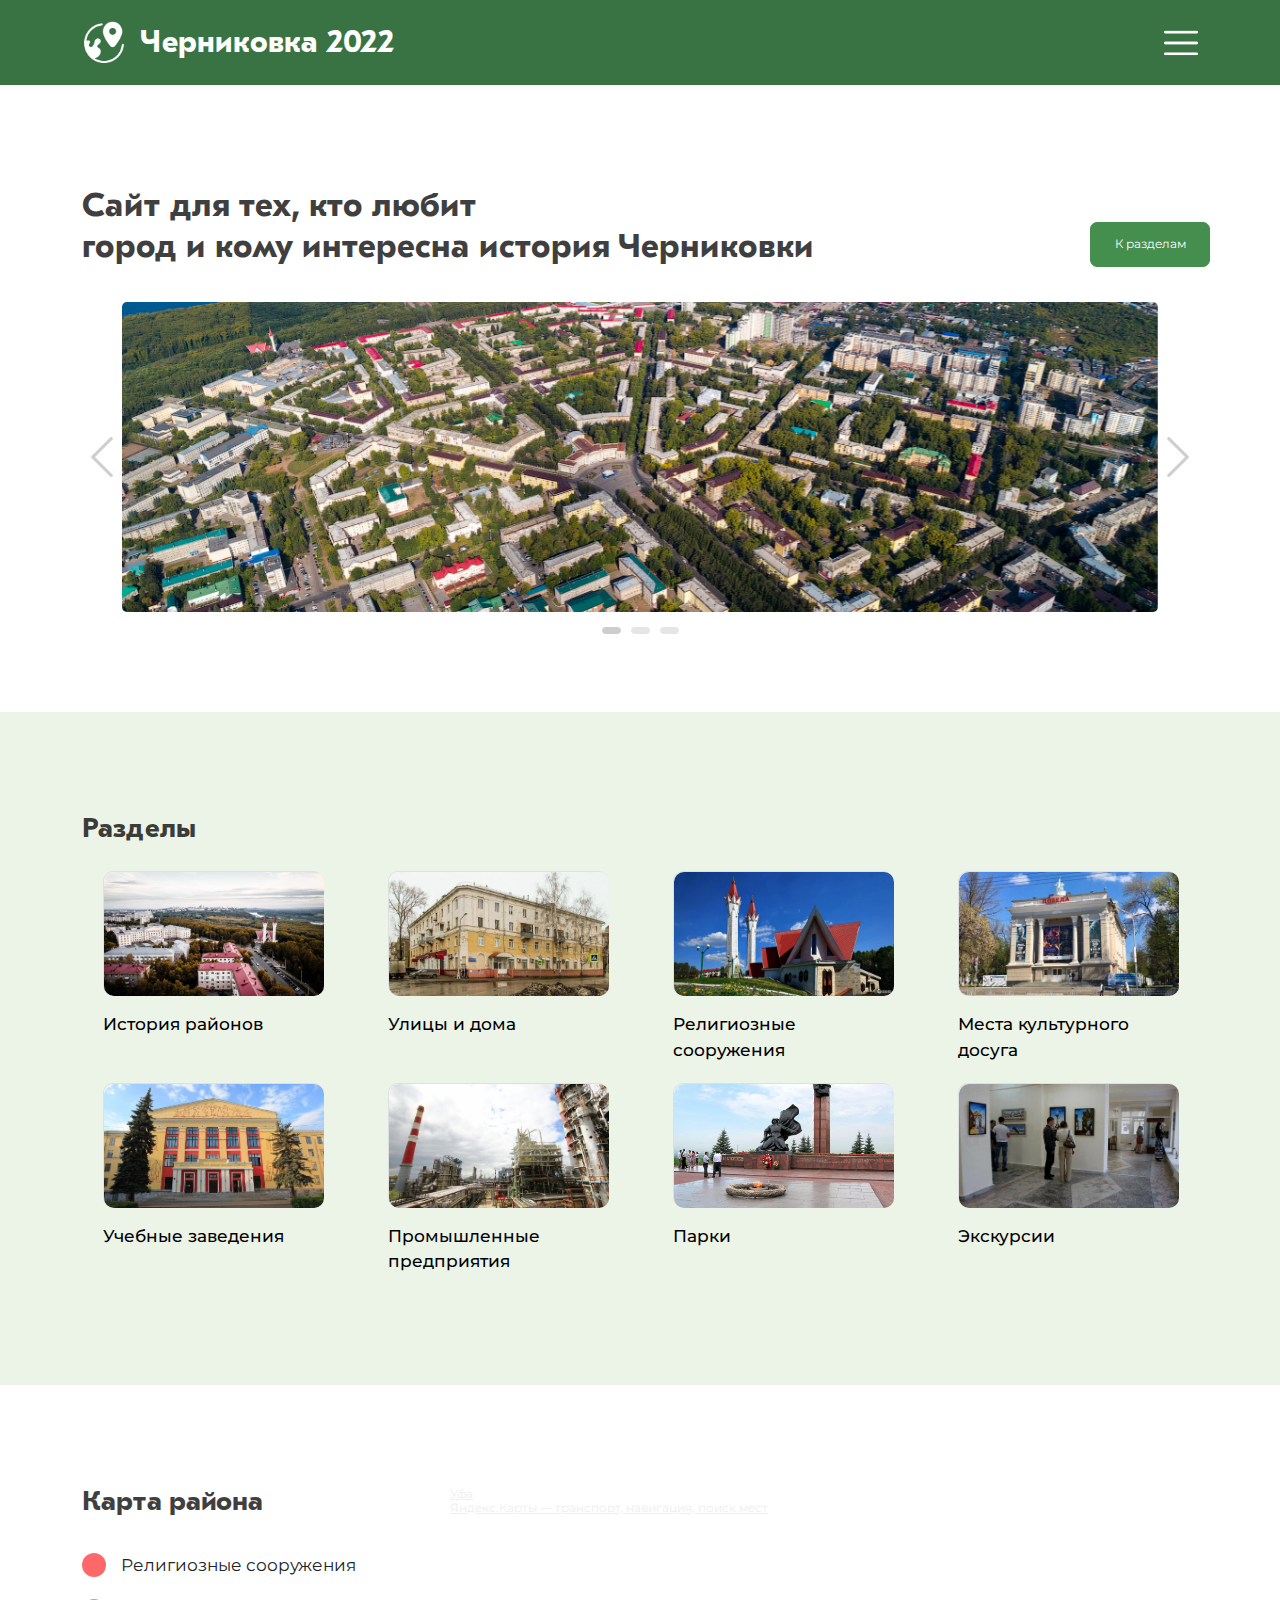
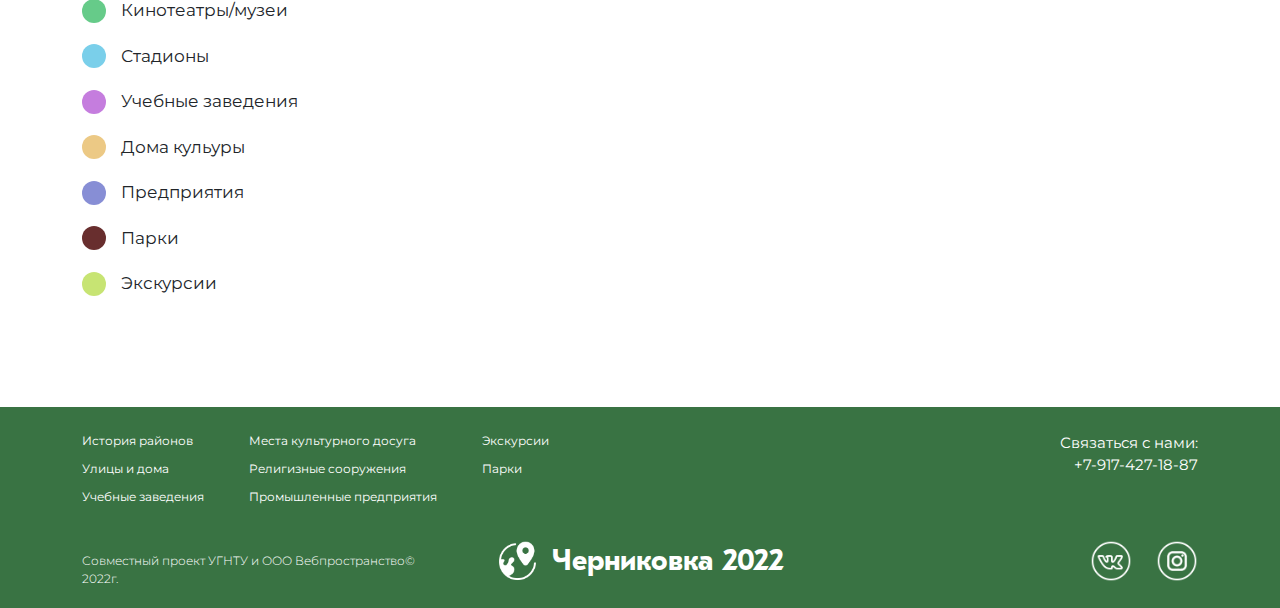
==== commit d765f8ae: "Add files via upload" ====
--- a/index.html
+++ b/index.html
@@ -7,6 +7,8 @@
 
     <link rel="stylesheet" href="css/style.css">
 
+    <link rel="shortcut icon" href="img/favicon.png">
+    
     <title>Document</title>
 </head>
 <body>
@@ -544,12 +546,12 @@
                 <div class="d-flex flex-column p-0">
                     <a class="footer-menu-itd" href="#">История районов</a>
                     <a class="footer-menu-itd" href="#">Улицы и дома</a>
-                    <a class="footer-menu-itd" href="#">Учебные заведения</a>
+                    <a class="footer-menu-itd footer-menu-buttom-punkt-itd" href="#">Учебные заведения</a>
                 </div>
                 <div class="d-flex flex-column cent-col-itd">
                     <a class="footer-menu-itd" href="#">Места культурного досуга</a>
                     <a class="footer-menu-itd" href="#">Религизные сооружения</a>
-                    <a class="footer-menu-itd" href="#">Промышленные предприятия</a>
+                    <a class="footer-menu-itd footer-menu-buttom-punkt-itd" href="#">Промышленные предприятия</a>
                 </div>
                 <div class="d-flex flex-column p-0">
                     <a class="footer-menu-itd" href="#">Экскурсии</a>
--- a/css/style.css
+++ b/css/style.css
@@ -12609,7 +12609,7 @@
 /* NAVBAR */
 header {
   background: var(--green);
-  height: 5.3125rem;
+  height: 6.25rem;
   display: -webkit-box;
   display: -ms-flexbox;
   display: flex;
@@ -12623,7 +12623,7 @@
 }
 
 .logo-text-header-itd {
-  font-size: 2rem;
+  font-size: 2.1875rem;
   font-family: "GT Eesti Pro Display";
   font-style: normal;
   font-weight: bold;
@@ -12636,17 +12636,17 @@
 }
 
 .logo-img-header-itd {
-  width: 2.75rem;
-  height: 2.75rem;
+  width: 3rem;
+  height: 3rem;
   -webkit-box-flex: 0;
       -ms-flex: none;
           flex: none;
-  margin: 0 0.9375rem 0 0;
+  margin: 0 1.25rem 0 0;
 }
 
 .burger {
-  width: 2.3125rem;
-  height: 2.3125rem;
+  width: 2.1875rem;
+  height: 2.1875rem;
   cursor: pointer;
   margin: 0;
   -webkit-transition: 0.2s;
@@ -12766,18 +12766,22 @@
 }
 
 .row2-itd {
-  padding: 2.1875rem 0 1.5625rem 0;
+  padding: 1.5625rem 0 1.25rem 0;
 }
 
 .cent-col-itd {
-  padding: 0 3.4375px;
+  padding: 0 3.4375rem;
+}
+
+.footer-menu-buttom-punkt-itd {
+  padding: 0 0 0.25rem 0 !important;
 }
 
 /* FOOTER */
 /* BUTTON */
 .btn-itd {
-  width: 8.8125rem;
-  height: 2.9375rem;
+  width: 10.0625rem;
+  height: 3.25rem;
   font-size: 0.875rem;
   font-style: normal;
   padding: 0;
@@ -12809,7 +12813,7 @@
   font-family: "GT Eesti Pro Display";
   font-style: normal;
   font-weight: bold;
-  font-size: 2.125rem;
+  font-size: 2.375rem;
   color: rgba(0, 0, 0, 0.75);
 }
 
@@ -12896,7 +12900,7 @@
 }
 
 .card-main-itd {
-  width: 16.25rem;
+  width: 16.875rem;
   padding: 0.625rem 0;
   display: -webkit-box;
   display: -ms-flexbox;
@@ -12913,15 +12917,15 @@
 
 .card {
   position: relative;
-  width: 16.25rem;
+  width: 16.875rem;
   height: 9.125rem;
   border-radius: 0.625rem;
 }
 
 .card-img-top {
   position: absolute;
-  width: 16.25rem;
-  height: 9.125rem;
+  width: 16.875rem;
+  height: 9.375rem;
   overflow: hidden;
   -o-object-fit: cover;
      object-fit: cover;
@@ -12932,7 +12936,7 @@
   font-size: 1.25rem;
   font-weight: 500;
   max-width: 16.25rem;
-  padding: 0.625rem 0 0 0;
+  padding: 1.0566rem 0 0 0;
   margin: 0;
 }
 
@@ -13088,8 +13092,8 @@
 /* OFFCANVAS */
 /* for map section */
 .circle {
-  width: 1.75rem;
-  height: 1.75rem;
+  width: 1.875rem;
+  height: 1.875rem;
   border-radius: 3.75rem;
 }
 
@@ -13152,23 +13156,23 @@
 }
 
 .card-main-2-itd {
-  width: 32.5rem;
+  width: 35.625rem;
 }
 
 .card-2 {
-  height: 18.375rem;
-  width: 32.5rem;
+  height: 20.125rem;
+  width: 35.625rem;
 }
 
 .card-img-2-top {
-  height: 18.375rem;
-  width: 32.5rem;
+  height: 20.125rem;
+  width: 35.625rem;
 }
 
 .card-text-2-itd {
   padding: 0.625rem 0 0 0;
   font-size: 1.875rem;
-  max-width: 32.5rem;
+  max-width: 35.625rem;
 }
 
 .location-itd img, .time-table-itd img {
@@ -13225,7 +13229,6 @@
 
 .carousel-icon-2-itd {
   height: 2.8125rem;
-  opacity: 1;
 }
 
 .modal-turn-off-itd {
@@ -13249,6 +13252,9 @@
 
 .carousel-control-prev-next-2-itd {
   z-index: 99;
+  -webkit-transition: 0.3s;
+  -o-transition: 0.3s;
+  transition: 0.3s;
 }
 
 .prev-next-itd {
@@ -13370,22 +13376,22 @@
   /* xxl */
   /* HEADER */
   header {
-    height: 5rem;
+    height: 5.3125rem;
   }
 
   .logo-img-header-itd {
-    width: 2.5625rem;
-    height: 2.5625rem;
-    margin: 0 0.75rem 0 0;
+    width: 2.75rem;
+    height: 2.75rem;
+    margin: 0 0.9375rem 0 0;
   }
 
   .logo-text-header-itd {
-    font-size: 1.8125rem;
+    font-size: 1.9375rem;
   }
 
   .burger {
-    width: 2.25rem;
-    height: 2.25rem;
+    width: 2.125rem;
+    height: 2.125rem;
   }
 
   /* FOOTER */
@@ -13428,7 +13434,7 @@
   }
 
   h1, .h1 {
-    font-size: 1.875rem;
+    font-size: 2.125rem;
   }
 
   h2, .h2 {
@@ -13526,17 +13532,17 @@
   }
 
   .card-main-2-itd {
-    width: 26.875rem;
+    width: 28.75rem;
   }
 
   .card-2 {
-    height: 15.1875rem;
-    width: 26.875rem;
+    height: 16.25rem;
+    width: 28.75rem;
   }
 
   .card-img-2-top {
-    height: 15.1875rem;
-    width: 26.875rem;
+    height: 16.25rem;
+    width: 28.75rem;
   }
 
   .card-text-2-itd {
@@ -13633,18 +13639,18 @@
   }
 
   .logo-img-header-itd {
-    width: 2.375rem;
-    height: 2.375rem;
-    margin: 0 0.625rem 0 0;
+    width: 2.5rem;
+    height: 2.5rem;
+    margin: 0 0.75rem 0 0;
   }
 
   .logo-text-header-itd {
-    font-size: 1.625rem;
+    font-size: 1.6875rem;
   }
 
   .burger {
-    width: 2rem;
-    height: 2rem;
+    width: 1.875rem;
+    height: 1.875rem;
   }
 
   /* FOOTER */
@@ -13687,7 +13693,7 @@
   }
 
   h1, .h1 {
-    font-size: 1.6875rem;
+    font-size: 1.8125rem;
   }
 
   h2, .h2 {
@@ -13785,17 +13791,17 @@
   }
 
   .card-main-2-itd {
-    width: 21.25rem;
+    width: 21.875rem;
   }
 
   .card-2 {
-    height: 12rem;
-    width: 21.25rem;
+    height: 12.375rem;
+    width: 21.875rem;
   }
 
   .card-img-2-top {
-    height: 12rem;
-    width: 21.25rem;
+    height: 12.375rem;
+    width: 21.875rem;
   }
 
   .card-text-2-itd {
@@ -13892,9 +13898,9 @@
   }
 
   .logo-img-header-itd {
-    width: 2.125rem;
-    height: 2.125rem;
-    margin: 0 0.625rem 0 0;
+    width: 2.375rem;
+    height: 2.375rem;
+    margin: 0 0.75rem 0 0;
   }
 
   .logo-text-header-itd {
@@ -13902,8 +13908,8 @@
   }
 
   .burger {
-    width: 1.875rem;
-    height: 1.875rem;
+    width: 1.8125rem;
+    height: 1.8125rem;
   }
 
   /* FOOTER */
@@ -13987,7 +13993,7 @@
   }
 
   h1, .h1 {
-    font-size: 1.625rem;
+    font-size: 1.6875rem;
   }
 
   h2, .h2 {
@@ -14164,9 +14170,9 @@
   }
 
   .logo-img-header-itd {
-    width: 1.9375rem;
-    height: 1.9375rem;
-    margin: 0 0.5rem 0 0;
+    width: 2.125rem;
+    height: 2.125rem;
+    margin: 0 0.625rem 0 0;
   }
 
   .logo-text-header-itd {
@@ -14726,4 +14732,4 @@
     margin: -0.625rem 0 0 0;
   }
 }
-/*# sourceMappingURL=[data-uri]